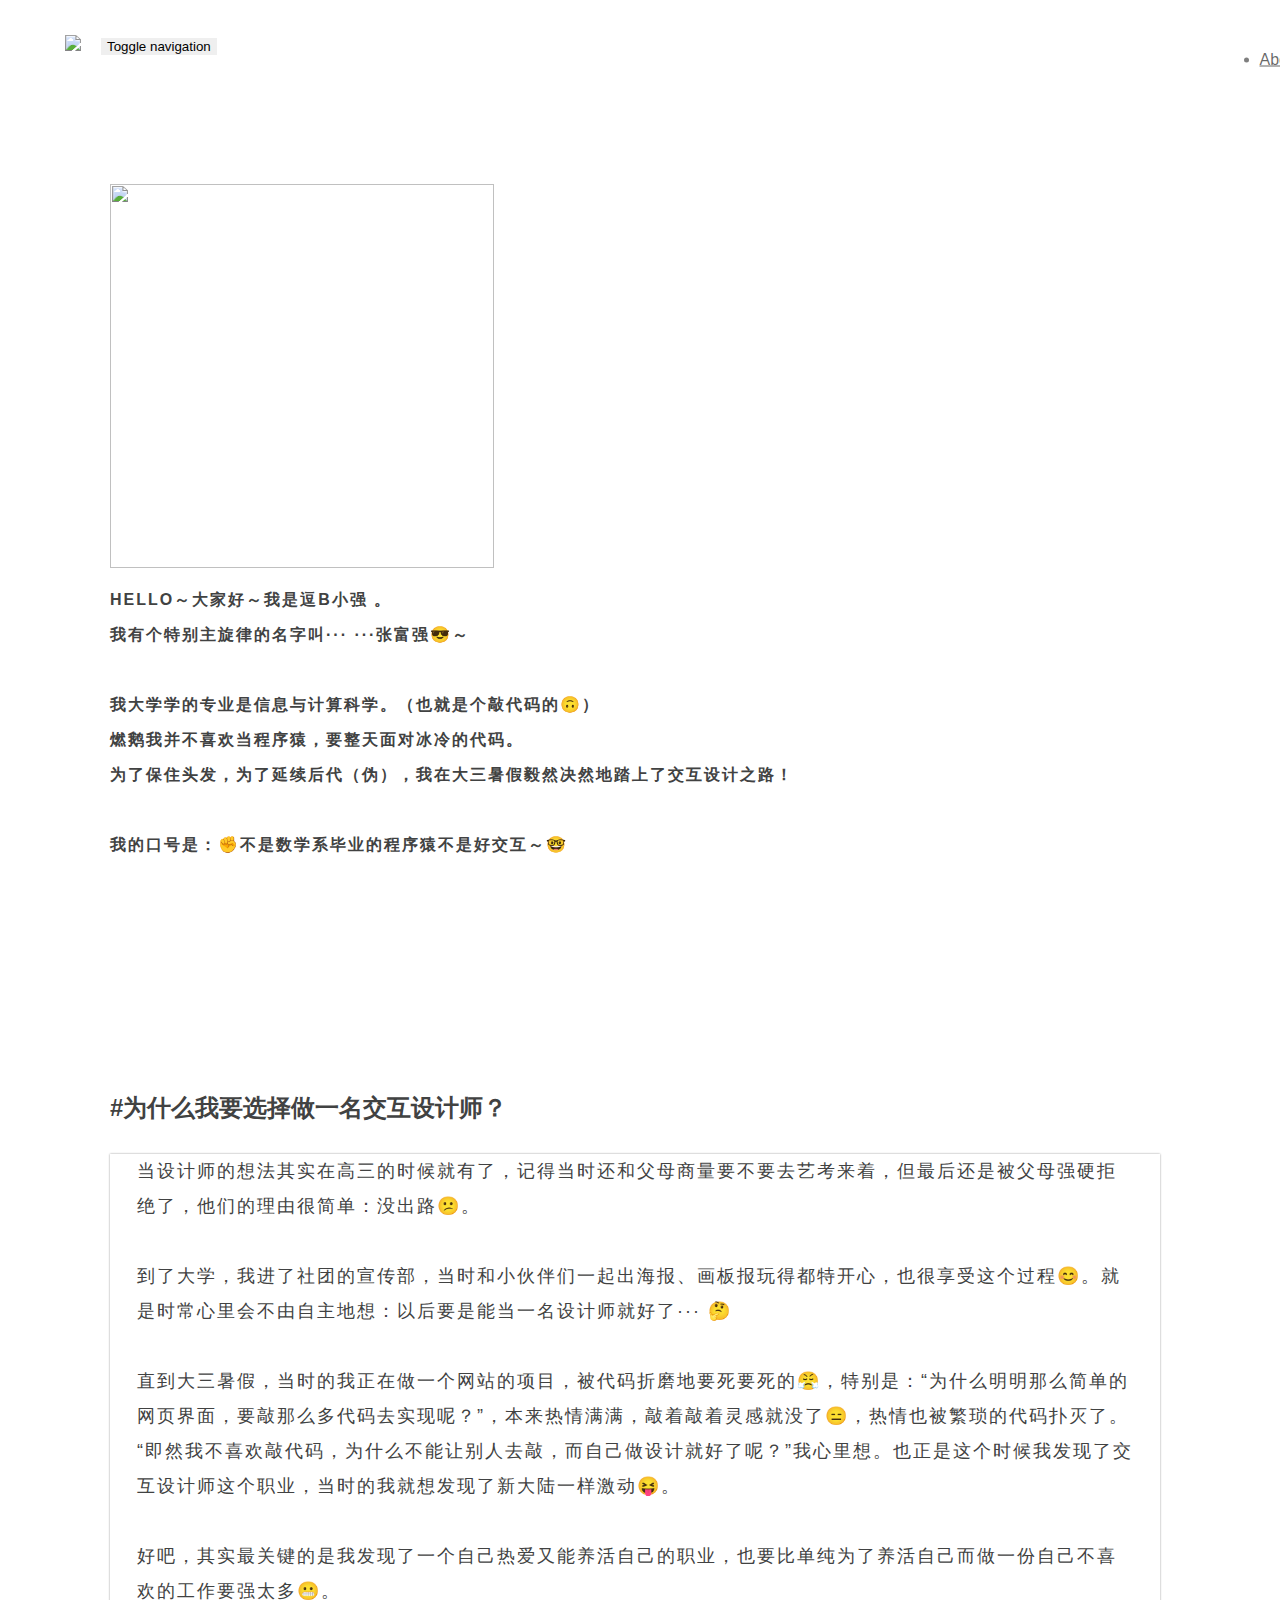
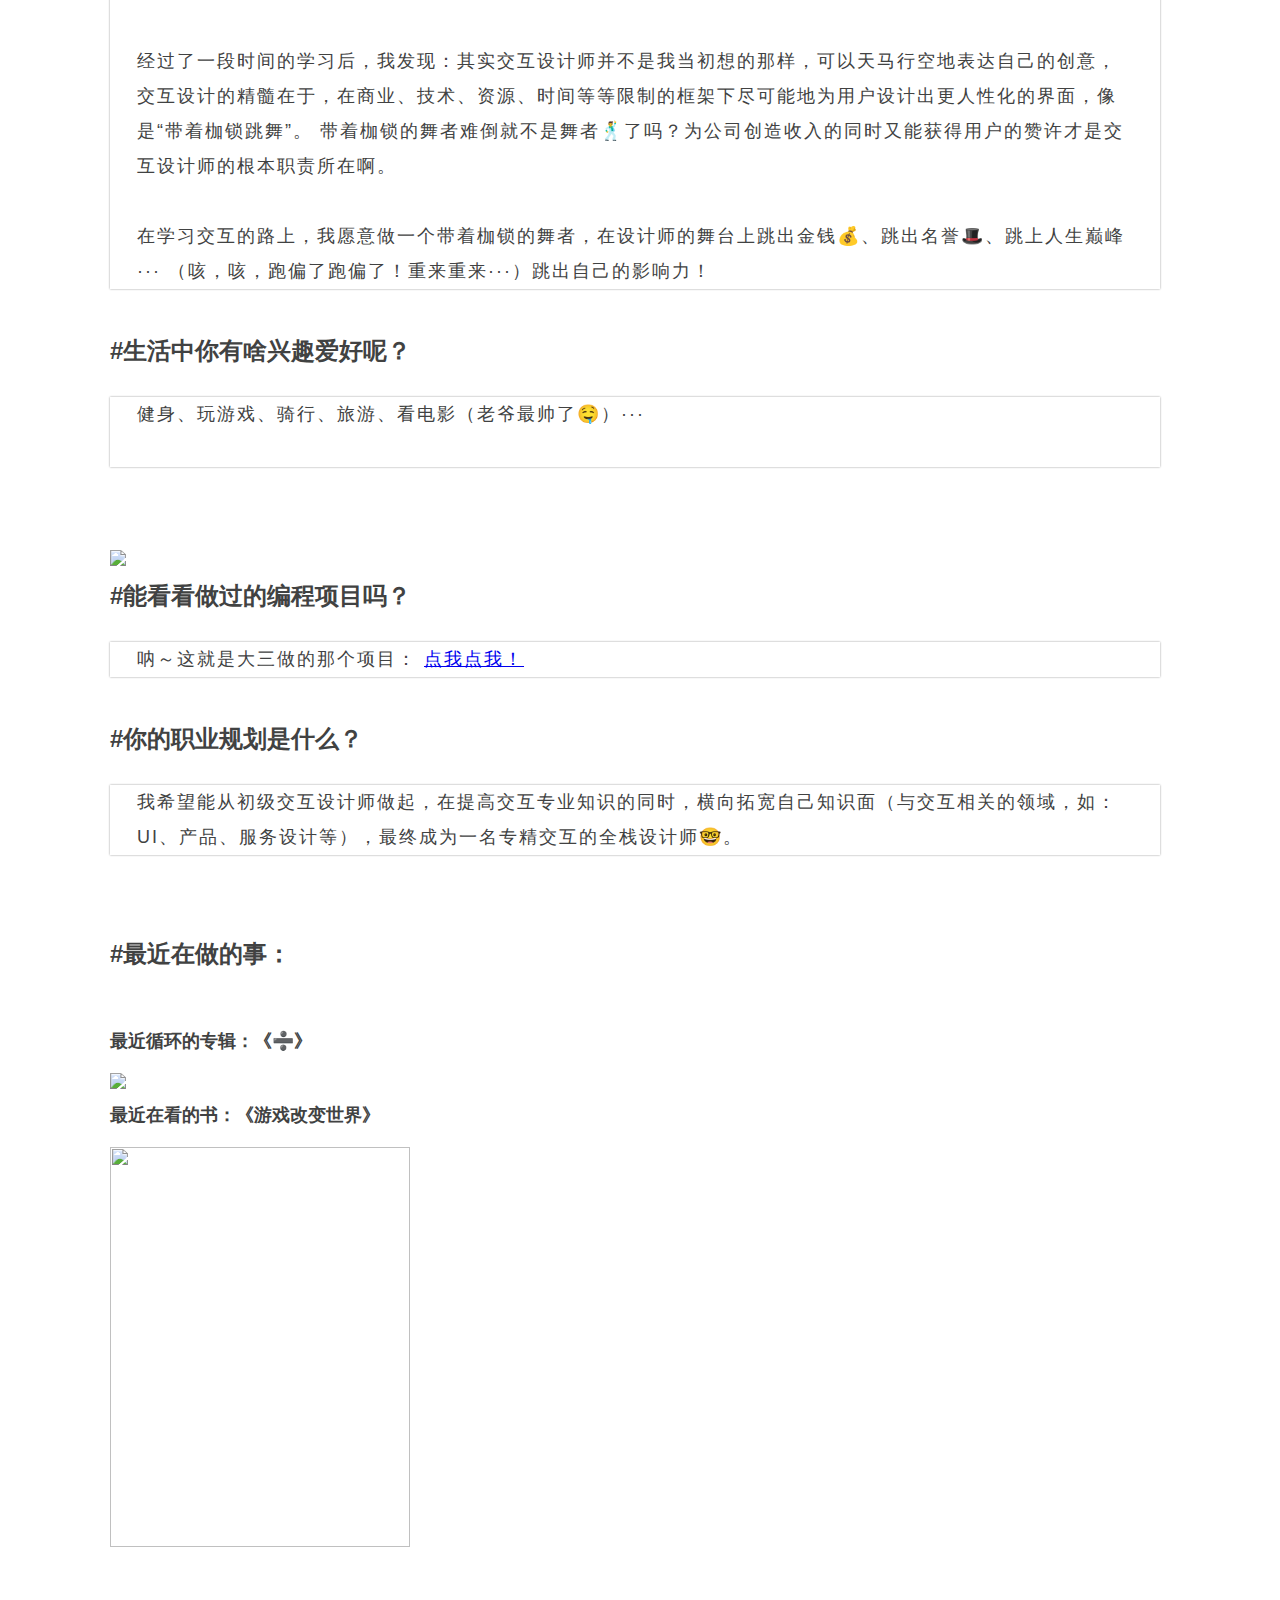
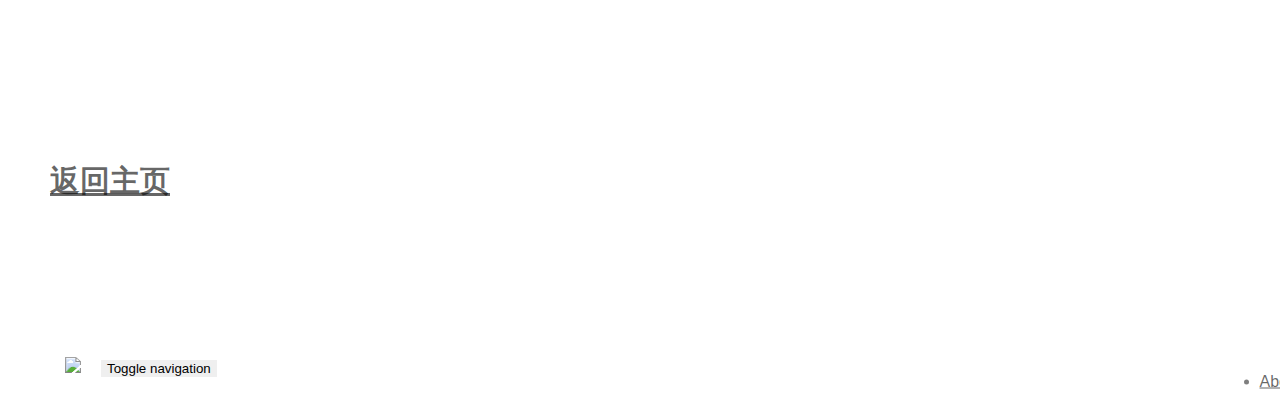
==== about-me.html @ 2997371c "Add files via upload" ====
<!doctype html><html><head> <meta charset="utf-8"> <meta name="keywords" content=""> <meta name="description" content=""> <meta name="viewport" content="width=device-width, initial-scale=1, user-scalable=0"> <link rel="shortcut icon" type="image/png" href="favicon.png"> <link rel="stylesheet" type="text/css" href="./css/bootstrap.min.css"><link rel="stylesheet" type="text/css" href="style.css"><link rel="stylesheet" href="./css/animate.min.css"><link rel="stylesheet" href="./css/font-awesome.min.css"><link rel="stylesheet" href="./css/feather.min.css"><link href='https://fonts.googleapis.com/css?family=Josefin+Sans&subset=latin,latin-ext' rel='stylesheet' type='text/css'> <script src="./js/jquery-2.1.0.min.js"></script><script src="./js/bootstrap.min.js"></script><script src="./js/blocs.min.js"></script> <title>About-Me</title> <!-- Google Analytics --> <!-- Google Analytics END --> </head><body><!-- Main container --><div class="page-container"> <!-- bloc-45 --><div class="bloc bloc-bg-texture texture-geometry-shapes bgc-white l-bloc" id="bloc-45"><div class="container bloc-sm"><nav class="navbar row"><div class="navbar-header"><a class="navbar-brand" href="index.html"><img src="img/fujon.png" width="100" /></a><button id="nav-toggle" type="button" class="ui-navbar-toggle navbar-toggle" data-toggle="collapse" data-target=".navbar-1"><span class="sr-only">Toggle navigation</span><span class="icon-bar"></span><span class="icon-bar"></span><span class="icon-bar"></span></button></div><div class="collapse navbar-collapse navbar-1"><ul class="site-navigation nav navbar-nav"><li><a href="about-me.html">About Me</a></li><li><a href="联系我.html">联系我</a></li></ul></div></nav></div></div><!-- bloc-45 END --><!-- bloc-46 --><div class="bloc bloc-bg-texture texture-geometry-shapes-2 bgc-white l-bloc" id="bloc-46"><div class="container bloc-lg"><div class="row bloc-one1"><div class="col-sm-4"><img src="img/我的相片3.jpeg" class="img-responsive" height="384" width="384" /></div><div class="col-sm-8"><h4 class="mg-md text10 tc-outer-space"><strong>HELLO～大家好～我是逗B小强&nbsp;。<br>我有个特别主旋律的名字叫··· ···张富强😎～ <br> <br>我大学学的专业是信息与计算科学。（也就是个敲代码的🙃）&nbsp;<br>燃鹅我并不喜欢当程序猿，要整天面对冰冷的代码。 <br>为了保住头发，为了延续后代（伪），我在大三暑假毅然决然地踏上了交互设计之路！ <br> <br>我的口号是：✊不是数学系毕业的程序猿不是好交互～🤓</strong></h4></div></div></div></div><!-- bloc-46 END --><!-- bloc-47 --><div class="bloc bloc-bg-texture texture-geometry-shapes-2 bgc-white tc-outer-space" id="bloc-47"><div class="container bloc-lg"><div class="row bloc-one1"><div class="col-sm-12"><h2 class="mg-md"><strong>#为什么我要选择做一名交互设计师？</strong></h2><div class="panel"><div class="panel-body"><p class=" text-one1 text11">当设计师的想法其实在高三的时候就有了，记得当时还和父母商量要不要去艺考来着，但最后还是被父母强硬拒绝了，他们的理由很简单：没出路😕。<br> <br>到了大学，我进了社团的宣传部，当时和小伙伴们一起出海报、画板报玩得都特开心，也很享受这个过程😊。就是时常心里会不由自主地想：以后要是能当一名设计师就好了··· 🤔<br> <br>直到大三暑假，当时的我正在做一个网站的项目，被代码折磨地要死要死的😤，特别是：“为什么明明那么简单的网页界面，要敲那么多代码去实现呢？”，本来热情满满，敲着敲着灵感就没了😑，热情也被繁琐的代码扑灭了。 “即然我不喜欢敲代码，为什么不能让别人去敲，而自己做设计就好了呢？”我心里想。也正是这个时候我发现了交互设计师这个职业，当时的我就想发现了新大陆一样激动😝。 <br><br>好吧，其实最关键的是我发现了一个自己热爱又能养活自己的职业，也要比单纯为了养活自己而做一份自己不喜欢的工作要强太多😬。 <br> <br>经过了一段时间的学习后，我发现：其实交互设计师并不是我当初想的那样，可以天马行空地表达自己的创意，交互设计的精髓在于，在商业、技术、资源、时间等等限制的框架下尽可能地为用户设计出更人性化的界面，像是“带着枷锁跳舞”。 带着枷锁的舞者难倒就不是舞者🕺了吗？为公司创造收入的同时又能获得用户的赞许才是交互设计师的根本职责所在啊。 <br> <br>在学习交互的路上，我愿意做一个带着枷锁的舞者，在设计师的舞台上跳出金钱💰、跳出名誉🎩、跳上人生巅峰··· （咳，咳，跑偏了跑偏了！重来重来···）跳出自己的影响力！<br></p></div></div><h2 class="mg-md"><strong><br>#生活中你有啥兴趣爱好呢？</strong></h2><div class="panel"><div class="panel-body"><p class="text11 text-one1 ">健身、玩游戏、骑行、旅游、看电影（老爷最帅了🤤）··· <br><br></p></div></div><p class=" text-one1"><br></p><img src="img/展示版2-min.png" class="img-responsive" /><h2 class="mg-md"><strong>#能看看做过的编程项目吗？</strong><br></h2><div class="panel"><div class="panel-body"><p class="text-one1 text11 ">呐～这就是大三做的那个项目： <a href="http://zfujon.com/project/" target="_blank">点我点我！</a><br></p></div></div><h2 class="mg-md"><strong><br>#你的职业规划是什么？</strong></h2><div class="panel"><div class="panel-body"><p class="text11 text-one1 ">我希望能从初级交互设计师做起，在提高交互专业知识的同时，横向拓宽自己知识面（与交互相关的领域，如：UI、产品、服务设计等），最终成为一名专精交互的全栈设计师🤓。&nbsp;<br></p></div></div><p class=" text-one1"><br></p><h2 class="mg-md"><strong>#最近在做的事：</strong></h2><p><br></p><div class="row"><div class="col-sm-6"><h3 class="mg-md text-center ">最近循环的专辑：《➗》</h3><a href="http://music.163.com/#/album?id=35150843" target="_blank"><img src="img/黄老板.JPG" class="img-responsive center-block image-resize-mode pulse-hvr animated" /></a></div><div class="col-sm-6"><h3 class="mg-md text-center ">最近在看的书：《游戏改变世界》</h3><a href="https://book.douban.com/subject/10828002/" target="_blank"><img src="img/游戏改变世界.png" height="400" width="300" class="center-block pulse-hvr animated" /></a></div></div></div></div></div></div><!-- bloc-47 END --><!-- bloc-48 --><div class="bloc bloc-bg-texture texture-geometry-shapes-2 bgc-white l-bloc" id="bloc-48"><div class="container bloc-lg"><div class="row"><div class="col-sm-12"><h3 class="mg-md text-center  tc-outer-space"><span class="feather-icon icon-arrow-left"></span><a href="index.html">返回主页</a><br></h3></div></div></div></div><!-- bloc-48 END --><!-- bloc-49 --><div class="bloc bloc-bg-texture texture-geometry-shapes-2 bgc-white l-bloc" id="bloc-49"><div class="container bloc-sm"><nav class="navbar row"><div class="navbar-header"><a class="navbar-brand" href="index.html"><img src="img/fujon.png" width="100" /></a><button id="nav-toggle" type="button" class="ui-navbar-toggle navbar-toggle" data-toggle="collapse" data-target=".navbar-1"><span class="sr-only">Toggle navigation</span><span class="icon-bar"></span><span class="icon-bar"></span><span class="icon-bar"></span></button></div><div class="collapse navbar-collapse navbar-1"><ul class="site-navigation nav navbar-nav"><li><a href="about-me.html">About Me</a></li><li><a href="联系我.html">联系我</a></li></ul></div></nav></div></div><!-- bloc-49 END --><!-- ScrollToTop Button --><a class="bloc-button btn btn-d scrollToTop" onclick="scrollToTarget('1')"><span class="fa fa-chevron-up"></span></a><!-- ScrollToTop Button END--></div><!-- Main container END --> </body></html>
---- style.css ----
body{margin:0;padding:0; background:#FFF; overflow-x:hidden; -webkit-font-smoothing: antialiased; -moz-osx-font-smoothing: grayscale;}a:hover{text-decoration: none; cursor:pointer;}a,button{outline: none!important;} #page-loading-blocs-notifaction{position: fixed;top: 0;bottom: 0;width: 100%;z-index:100000;background:#FFFFFF url("img/pageload-spinner.gif") no-repeat center center;}.bloc{width:100%;clear:both;background: 50% 50% no-repeat;padding:0 50px;-webkit-background-size: cover;-moz-background-size: cover;-o-background-size: cover;background-size: cover;position:relative;}.bloc .container{padding-left:0;padding-right:0;}.bloc-lg{padding:100px 50px;}.bloc-md{padding:50px;}.bloc-sm{padding:20px 50px;}.bloc-fill-screen{padding-top:0;position: relative;height: inherit;}.bloc-fill-screen > .container{position:relative;top:50%;transform:translateY(-50%);-webkit-transform:translateY(-50%);}.bloc-fill-screen.bloc-group .bloc{vertical-align: middle!important;}.bloc-fill-screen .fill-bloc-top-edge, .bloc-fill-screen .fill-bloc-bottom-edge{position: absolute;margin: 20px auto;left: 0;right: 0;z-index: 1;transform: none;}.bloc-fill-screen .fill-bloc-top-edge{top:0;}.bloc-fill-screen .fill-bloc-bottom-edge{top: initial;bottom: 20px;}.blocs-hero-btn-dwn{width: 58px;height: 58px;display: block;margin:0 auto;line-height: 58px;padding: 0;border-radius: 50%;text-align: center;font-size: 18px;color: rgba(255,255,255,.8);background: rgba(0,0,0,.6);border:0;}.blocs-hero-btn-dwn:hover{color: rgba(255,255,255,1);}.bg-center,.bg-l-edge,.bg-r-edge,.bg-t-edge,.bg-b-edge,.bg-tl-edge,.bg-bl-edge,.bg-tr-edge,.bg-br-edge,.bg-repeat{-webkit-background-size: auto!important;-moz-background-size: auto!important;-o-background-size: auto!important;background-size: auto!important;}.bg-repeat{background:repeat;}.bloc-bg-texture::before{content:"";background-size: 2px 2px;position: absolute;top: 0;bottom: 0;left:0;right:0;}.texture-geometry-shapes::before{background: url("img/texture-geometry-shapes.png");background-size: 280px 280px;}.texture-geometry-shapes-2::before{background: url("img/texture-geometry-shapes-2.png");background-size: 200px 200px;}.d-bloc .panel,.l-bloc{color:rgba(0,0,0,.5);}.d-bloc .panel button:hover,.l-bloc button:hover{color:rgba(0,0,0,.7);}.l-bloc .icon-round,.l-bloc .icon-square,.l-bloc .icon-rounded,.l-bloc .icon-semi-rounded-a,.l-bloc .icon-semi-rounded-b{border-color:rgba(0,0,0,.7);}.d-bloc .panel .divider-h span,.l-bloc .divider-h span{border-color:rgba(0,0,0,.1);}.d-bloc .panel .a-btn,.l-bloc .a-btn,.l-bloc .navbar a,.l-bloc .navbar-brand,.l-bloc a .icon-sm, .l-bloc a .icon-md, .l-bloc a .icon-lg, .l-bloc a .icon-xl, .l-bloc h1 a, .l-bloc h2 a, .l-bloc h3 a, .l-bloc h4 a, .l-bloc h5 a, .l-bloc h6 a, .l-bloc p a{color:rgba(0,0,0,.6);}.d-bloc .panel .a-btn:hover,.l-bloc .a-btn:hover,.l-bloc .navbar a:hover, .l-bloc .navbar-brand:hover, .l-bloc a:hover .icon-sm, .l-bloc a:hover .icon-md, .l-bloc a:hover .icon-lg, .l-bloc a:hover .icon-xl, .l-bloc h1 a:hover, .l-bloc h2 a:hover, .l-bloc h3 a:hover, .l-bloc h4 a:hover, .l-bloc h5 a:hover, .l-bloc h6 a:hover, .l-bloc p a:hover{color:rgba(0,0,0,1);}.l-bloc .navbar-toggle .icon-bar{color:rgba(0,0,0,.6);}.d-bloc .panel .btn-wire,.d-bloc .panel .btn-wire:hover,.l-bloc .btn-wire,.l-bloc .btn-wire:hover{color:rgba(0,0,0,.7);border-color:rgba(0,0,0,.3);}.voffset{margin-top:30px;}.row-no-gutters{margin-right:0;margin-left:0;}.row.row-no-gutters > [class^="col-"],.row.row-no-gutters > [class*=" col-"] {padding-right: 0;padding-left: 0;}#bloc-0 h1{font-size: 40px;}#bloc-6 p{font-size: 18px;}#bloc-6 h3{font-size: 24px;}#bloc-8 p{font-size: 18px;}#bloc-8 h3{font-size: 26px;}#bloc-9 p{font-size: 18px;}#bloc-10 p{font-size: 18px;}#bloc-11 p{font-size: 18px;}#bloc-12 p{font-size: 18.000000953674316px;}#bloc-14 p{font-size: 18px;}#bloc-15 p{font-size: 18px;}#bloc-16 p{font-size: 18px;}#bloc-17 p{font-size: 18px;}#bloc-17 h6{font-size: 24px;}#bloc-18 p{font-size: 18px;}#bloc-20 p{font-size: 16px;}#bloc-23 p{font-size: 18px;}#bloc-24 p{font-size: 18px;}#bloc-25 p{font-size: 18.000000953674316px;}#bloc-26 p{font-size: 18.000000953674316px;}#bloc-27 p{font-size: 18.000000953674316px;}#bloc-28 p{font-size: 18.000000953674316px;}#bloc-29 p{font-size: 18.000000953674316px;}#bloc-30 p{font-size: 18px;}#bloc-34 p{font-size: 24px;}#bloc-35 p{font-size: 18.000000953674316px;}#bloc-36 p{font-size: 18.000000953674316px;}#bloc-37 p{font-size: 18px;}#bloc-37 h3{font-size: 24px;}#bloc-37 h5{font-size: 18.000000953674316px;}#bloc-37 h4{font-size: 24px;}#bloc-34 p{font-size: 18.000000953674316px;}#bloc-34 h3{font-size: 24px;}#bloc-43 p{font-size: 18.000000953674316px;}#bloc-47 p{font-size: 18.000000953674316px;}#bloc-47 h3{font-size: 18px;}#bloc-48 h3{font-size: 30px;}#bloc-51 p{font-size: 24.000000953674316px;}#bloc-53 h3{font-size: 30px;}.navbar{margin-bottom: 0;z-index:1;}.navbar-brand{height:auto;padding:3px 15px;font-size:25px;font-weight:normal;font-weight:600;line-height:44px;}.navbar-brand img{max-height: 200px;margin: 0 5px 0 0;display:inline;}.navbar .nav{padding-top: 2px;margin-right: -16px;float:right;z-index:1;}.nav > li{float:left;margin-top:4px;font-size:16px;}.navbar-nav .open .dropdown-menu > li > a{text-align: inherit;}.nav > li a:hover, .nav > li a:focus{background:transparent;}.navbar-toggle{margin: 10px 10px 0 0;border: 0px;}.navbar-toggle:hover{background:transparent!important;}.navbar-toggle .icon-bar{background-color: rgba(0,0,0,.5);width: 26px;} .nav-invert .navbar .nav{float:left;}.nav-invert .navbar-header, .nav-invert .navbar-brand{float:right;}@media (min-width: 768px){.site-navigation{position:absolute;top:50%;right:20px;transform:translate(0, -50%);-webkit-transform:translateY(-50%);}.nav > li .dropdown-menu a,.nav > li .dropdown-menu a:hover{color:#484848;}.nav-invert .site-navigation{left:0;right:0;}.nav-center{text-align:center;}.nav-center .navbar-header{width:100%;}.nav-center .navbar-header, .nav-center .navbar-brand, .nav-center .nav > li{float: none;display:inline-block;}.nav-center .site-navigation{position:relative;width:100%;margin-top:20px;}}.nav > li > .dropdown a{background: none!important;display: block;padding: 14px 15px;}nav .caret{margin: 0 5px;}.dropdown-menu .dropdown-menu{top:-8px;left:100%;}.dropdown-menu .dropmenu-flow-right{top:100%;left:0;margin-left: -1px;border-top-left-radius: 0;border-top-right-radius: 0;}.dropdown-menu .dropdown span{border: 4px solid black;border-top-color:transparent;border-right-color:transparent;border-bottom-color:transparent;margin: 6px -5px 0 0!important;float: right;}.mg-clear{margin:0;}.mg-md{margin-top:10px;margin-bottom:20px;}.mg-lg{margin-top:10px;margin-bottom:40px;}.btn{margin: 0 5px 5px 0;}.btn.pull-right{margin: 0 0 5px 5px;}.btn-d,.btn-d:hover,.btn-d:focus{color:#FFF;background:rgba(0,0,0,.3);}button{outline: none!important;}.btn .caret{margin:0 0 0 5px}.dropdown a .caret{margin:0 0 0 5px}.btn-dropdown .dropdown-menu .dropdown{padding: 3px 20px;}.icon-md{font-size:30px!important;}.panel{border:0;box-shadow: 0 0 2px rgba(0,0,0,.4);}.panel-heading, .panel-footer{background-color: inherit;border-color: rgba(0,0,0,.1)!important;}.panel-sq, .panel-sq .panel-heading, .panel-sq .panel-footer{border-radius:0;}.panel-rd{border-radius:30px;}.panel-rd .panel-heading{border-radius:29px 29px 0 0;}.panel-rd .panel-footer{border-radius:0 0 29px 29px;}.divider-h{padding:20px 0;}.divider-h span{display: block;border-top:1px solid transparent;}.divider-half{width: 50%;margin: 0 auto;}.dropdown-menu .divider-h,.dropdown-menu .divider-half{padding:0;}iframe{border:0;}.carousel{display:inline-block;vertical-align:bottom;}.full-width-bloc .carousel{width:100%;}.carousel .item img{margin-right:auto;margin-left:auto;}.carousel-control span{position: absolute;top: 50%;z-index: 5;display: inline-block;}.carousel-control{color:#FFF!important;text-shadow: none;}.carousel-indicators li{margin: 0 4px;}.carousel-indicators .active{margin: 0 4px -1px;}.carousel-control.left span{margin-left:-15px;}.no-shadows .carousel-control.left, .no-shadows .carousel-control.right{background-image: none;}.hide-indicators{display:none;}.scrollToTop{width:40px;height:40px;position:fixed;bottom:20px;right:20px;opacity: 0;z-index: 500;transition: all .3s ease-in-out;}.scrollToTop span{margin-top: 6px;}.showScrollTop{font-size: 14px;opacity: 1;}h1,h2,h3,h4,h5,h6,p,label,.btn,a{font-family:"Helvetica";}.container{max-width:1170px;}.lake-hero-bloc{padding-bottom:90px;}.lake-hero-text{font-family:"Josefin Sans";font-size:60px;font-weight:bold;text-shadow:0px 3px 3px rgba(0,0,0,0.3);}.lake-hero-text-sub{font-family:"Josefin Sans";font-size:36px;}.blocs-hero-btn-dwn{background-color:rgba(0,0,0,0.0);}.lake-hero-text-s{font-size:60px;width:500px;}.lake-hero-text-sub-s{font-size:34px;padding-top:30px;line-height:45px;}.valley-hero-text-s{font-size:60px;}.valley-hero-text-sub-s{font-size:34px;}.hero-text-vc{margin-top:50%;}.valley-hero-text{font-family:"Josefin Sans";font-size:60px;font-weight:bold;text-shadow:0px 3px 8px rgba(0,0,0,0.2);}.valley-hero-text-sub{font-family:"Josefin Sans";font-size:36px;}.blocs-blue-button{background-color:#41b6f3;}.blocs-blue-button:hover{background-color:#39a6de;}.mountaindusk-hero-text{font-family:"Josefin Sans";font-size:60px;font-weight:bold;text-shadow:0px 3px 3px rgba(0,0,0,0.3);}.mountaindusk-hero-text-sub{font-family:"Josefin Sans";font-size:36px;}.mountaindusk-hero-text-s{font-size:60px;}.mountaindusk-hero-text-sub-s{font-size:34px;}.text-one1{line-height:35px;letter-spacing:2px;margin-top:30px;}.bloc-one12{margin-right:60px;}.img1{margin-top:30px;}.talk{margin-top:80px;margin-bottom:80px;border-color:#000000;}.xiaobiaoti-1{font-size:18px;}.xiaobiaoti-2{margin-top:-130px;}.bloc-one1{margin-right:60px;margin-left:60px;font-weight:normal;}.bloc-one2{margin-right:60px;margin-left:60px;margin-top:-100px;}.abc{margin-top:60px;}.qishi{margin-right:60px;margin-left:60px;margin-top:50px;background-color:rgba(204,204,204,0.2);padding:20px 20px 20px 20px;}.asd{width:340px;margin-left:120px;}.img3{margin-top:30px;margin-right:30px;text-shadow:0px 0px 0px #000000;}.img4{margin-bottom:-22px;margin-top:10px;}.hero-bloc-text{font-size:55px;}.qishi1{padding:20px 20px 20px 20px;margin-top:30px;background-color:rgba(204,204,204,0.2);}.img5{margin-top:-60px;}.jianshu{margin-right:40px;margin-left:40px;}.边距{margin:50px 50px 50px 50px;}.fubiaoti{margin-top:50px;margin-bottom:10px;}.内容{overflow:visible;float:none;display:block;padding-right:139px;padding-left:139px;}.img11{margin-top:170px;}.img13{margin-bottom:25px;}.bloc2{margin-top:-100px;}.img14{margin-top:60px;margin-right:60px;margin-left:60px;}.lunbo{width:450px;margin-top:40px;margin-bottom:40px;}.biaoti{margin-bottom:40px;}.text1{margin-left:-40px;}.img6{margin-top:-100px;}.img7{margin-top:100px;margin-bottom:50px;}.img8{margin-top:50px;margin-bottom:50px;padding-left:0px;margin-left:323px;}.img9{margin-top:40px;margin-bottom:10px;}.img0{margin-bottom:30px;margin-top:100px;}.text2{width:400px;margin-left:44px;}.text-duihua{overflow:visible;float:none;width:700px;margin-left:-30px;margin-top:8px;}.img15{display:block;float:none;overflow:visible;}.text3{float:none;}.bloc-two{margin-top:40px;}.text4{font-size:16px;font-weight:normal;text-transform:none;text-decoration:none;color:#E7B258!important;}.text5{font-size:24px;}.fenggx1{margin-bottom:40px;}.text6{line-height:35px;letter-spacing:2px;}.img16{margin-top:40px;margin-bottom:40px;}.img17{margin-bottom:30px;}.bug{width:1px;height:1px;}.zoo{color:#016F4A!important;margin-bottom:20px;margin-top:80px;}.text7{line-letter-spacing:3px;font-weight:300;border-color:#000000;border-style:none;font-family:"helvetica"line-height:35px;color:#016F4A!important;}.head{height:400px;}.veerlogo{margin-left:20px;margin-top:60px;}.download{margin-left:20px;margin-top:30px;}.text8{margin-top:20px;margin-left:20px;margin-bottom:-10px;}.text9{margin-top:90px;}.hero-bloc-text-sub{font-size:36px;}.text10{line-height:35px;letter-spacing:2px;}.text11{padding-right:27px;padding-left:27px;}.jianl{margin-top:30px;margin-left:-70px;}.text12{margin-bottom:30px;margin-top:35px;font-size:20px;line-height:30px;padding-right:30px;}.bgc-white{background-color:#FFFFFF;}.bgc-snow{background-color:#FAFAFA;}.bgc-isabelline{background-color:#F0F0EF;}.bgc-isabelline-2{background-color:#F0F0EF;}.tc-outer-space{color:#414242!important;}.tc-white{color:#FFFFFF!important;}.tc-fern-green{color:#407742!important;}.tc-mordant-red-19{color:#AB1500!important;}.tc-dark-slate-gray{color:#385468!important;}.tc-dartmouth-green{color:#016F4A!important;}.tc-snow{color:#FAFAFA!important;}.tc-old-lavender{color:#747574!important;}.tc-indian-yellow{color:#F0B857!important;}.tc-pastel-gray{color:#CCCBCB!important;}.btn-outer-space{background:#414242;color:#FFFFFF!important;}.btn-outer-space:hover{background:#343535;color:#FFFFFF!important;}.ltc-outer-space{color:#414242!important;}.ltc-outer-space:hover{color:#343535!important;}.ltc-white{color:#FFFFFF!important;}.ltc-white:hover{color:#cccccc!important;}.ltc-snow{color:#FAFAFA!important;}.ltc-snow:hover{color:#c8c8c8!important;}.icon-outer-space{color:#414242!important;border-color:#414242!important;}.icon-snow{color:#FAFAFA!important;border-color:#FAFAFA!important;}.icon-isabelline{color:#F0F0EF!important;border-color:#F0F0EF!important;}.bg-lines-dl{background-image:url("img/lines-dl.png");}.bg-lines-dl{background-image:url("img/lines-dl.png");}.bg-lines-dr2-bg{background-image:url("img/lines-dr2-bg.png");}.bg-squared-bg{background-image:url("img/squared-bg.png");}.bg-lines-dr2-bg{background-image:url("img/lines-dr2-bg.png");}.bg-lines-dl{background-image:url("img/lines-dl.png");}.bg-lines-dr2-bg{background-image:url("img/lines-dr2-bg.png");}.bg-lines-dr2-bg{background-image:url("img/lines-dr2-bg.png");}.bg-lines-dl{background-image:url("img/lines-dl.png");}.bg-squared-bg{background-image:url("img/squared-bg.png");}.bg-lines-dr2-bg{background-image:url("img/lines-dr2-bg.png");}.bg-lines-dr2-bg{background-image:url("img/lines-dr2-bg.png");}.bg-sylwia-pietruszka-218324-min{background-image:url("img/sylwia-pietruszka-218324-min.jpg");}.bg-bench-accounting-49909-min{background-image:url("img/bench-accounting-49909-min.jpg");}.bg-sylwia-pietruszka-218324-min{background-image:url("img/sylwia-pietruszka-218324-min.jpg");}.bg-lines-dl{background-image:url("img/lines-dl.png");}.bg-mattias-olsson-160612-min{background-image:url("img/mattias-olsson-160612-min.jpg");}.bg-jeshoots-com-219386-min{background-image:url("img/jeshoots-com-219386-min.jpg");}.bg-squared-bg{background-image:url("img/squared-bg.png");}.bg-squared-bg{background-image:url("img/squared-bg.png");}.bg-jeshoots-com-219386-min{background-image:url("img/jeshoots-com-219386-min.jpg");}.bg-Rectangle{background-image:url("img/Rectangle.png");}.bg-lines-dr2-bg{background-image:url("img/lines-dr2-bg.png");}.bg-lines-dl{background-image:url("img/lines-dl.png");}.bg-lines-dr2-bg{background-image:url("img/lines-dr2-bg.png");}.bg-squared-bg{background-image:url("img/squared-bg.png");}.bg-lines-dr2-bg{background-image:url("img/lines-dr2-bg.png");}.bg-squared-bg{background-image:url("img/squared-bg.png");}.bg-Rectangle{background-image:url("img/Rectangle.png");}.bg-lines-dr2-bg{background-image:url("img/lines-dr2-bg.png");}.bg-lines-dl{background-image:url("img/lines-dl.png");}.bg-Rectangle{background-image:url("img/Rectangle.png");}@media (max-width: 1024px){ .bloc{  padding-left: 20px;padding-right: 20px;} .bloc.full-width-bloc, .bloc-tile-2.full-width-bloc .container, .bloc-tile-3.full-width-bloc .container, .bloc-tile-4.full-width-bloc .container{  padding-left: 0;padding-right: 0;}}@media (max-width: 992px) and (min-width: 768px){ .navbar .nav{max-width:80% }.nav-center.navbar .nav{max-width:100% }}@media only screen and (min-device-width : 768px) and (max-device-width : 1024px) and (orientation : landscape) {.b-parallax{background-attachment:scroll;}}@media (max-width: 768px){ .container{width:100%;} .b-parallax{background-attachment:scroll;} .page-container, #hero-bloc{overflow-x: hidden;position: relative;} }@media (max-width: 767px){ .page-container{  overflow-x: hidden;  position:relative; } h1,h2,h3,h4,h5,h6,p,#disqus_thread{  padding-left:10px!important;padding-right:10px!important;  } #hero-bloc h1{  font-size:40px; } #hero-bloc h2{  font-size:34px; } #hero-bloc h3{  font-size:25px; } .bloc{  padding-left: 0;padding-right: 0; -webkit-background-size: auto 200%;  -moz-background-size: auto 200%;  -o-background-size: auto 200%;  background-size: auto 200%; } .b-parallax{  background-attachment:scroll; } .navbar .nav{  padding-top: 0;  border-top:1px solid rgba(0,0,0,.2);  float:none!important; } .navbar.row{  margin-left: 0;  margin-right: 0; } .site-navigation{position:inherit;transform:none;-webkit-transform:none;-ms-transform:none; }.nav > li{  margin-top: 0;  border-bottom:1px solid rgba(0,0,0,.1);  background:rgba(0,0,0,.05);  text-align: left;  padding-left:15px;  width:100%; } .nav > li:hover{  background:rgba(0,0,0,.08); } .dropdown .dropdown a .caret{  float: none;  margin: 5px 0 0 10px!important;  border: 4px solid black;  border-bottom-color: transparent;  border-right-color: transparent;  border-left-color: transparent; }  #hero-bloc .navbar .nav{  background:rgba(0,0,0,.8); } #hero-bloc .navbar .nav a{  color:rgba(255,255,255,.6); } .hero{  padding:50px 0; } .hero-nav{  left:-1px;  right:-1px; } .navbar-collapse{  padding:0;  overflow-x: hidden;  -webkit-box-shadow: none;  box-shadow: none; } .navbar-brand img{  max-height: 40px;  width:auto; } .nav-invert .navbar-header{  float: none;  width:100%; } .nav-invert .navbar-toggle{  float:left;  } .bloc-group .bloc{display:block;width:100%;  } .bloc-tile-2 .container, .bloc-tile-3 .container, .bloc-tile-4 .container{padding-left: 10px;padding-right: 10px; } .bloc-xxl,.bloc-xl,.bloc-lg{  padding: 40px 0; } .bloc-sm,.bloc-md{  padding-left: 0;padding-right: 0; } .a-block{  padding:0 10px; } .btn-dwn{ display:none;  } .voffset{  margin-top:5px; } .voffset-md{  margin-top:20px; } .voffset-lg{  margin-top:30px; } form{  padding:5px; } .close-lightbox{  display:inline-block; } .video-bg-container{  display:none; } .blocsapp-device-iphone5{background-size: 216px 425px;padding-top:60px;width:216px;height:425px; } .blocsapp-device-iphone5 img{width: 180px;height: 320px; }}@media (max-width: 768px){.hero-text-vc, .mobile .hero-text-vc{margin-top:10%;} }@media (min-width: 767px) and (max-width: 768px){.mini-nav .special-dropdown-nav .site-navigation{display: block;position: absolute;top: 80%;z-index: 1000;float: left;min-width: 160px;padding: 5px 0;margin: 2px 0 0;font-size: 14px;text-align: left;list-style: none;background-color: #fff;-webkit-background-clip: padding-box;background-clip: padding-box;border: 1px solid #ccc;border: 1px solid rgba(0,0,0,.15);border-radius: 4px;-webkit-box-shadow: 0 6px 12px rgba(0,0,0,.175);box-shadow: 0 6px 12px rgba(0,0,0,.175);}.mini-nav .special-dropdown-nav .site-navigation li{width:100%;}.special-dropdown-nav.collapsing{transition: height 0.001s;}.mini-nav .special-dropdown-nav .site-navigation li a{color: rgba(0,0,0,.6);} }@media (max-width: 420px){.lake-hero-text{font-size:38px;}.lake-hero-text-sub{font-size:24px;}.lake-hero-bloc{background-size:1550px auto;}.hero-text-vc{margin-top:0px;} }
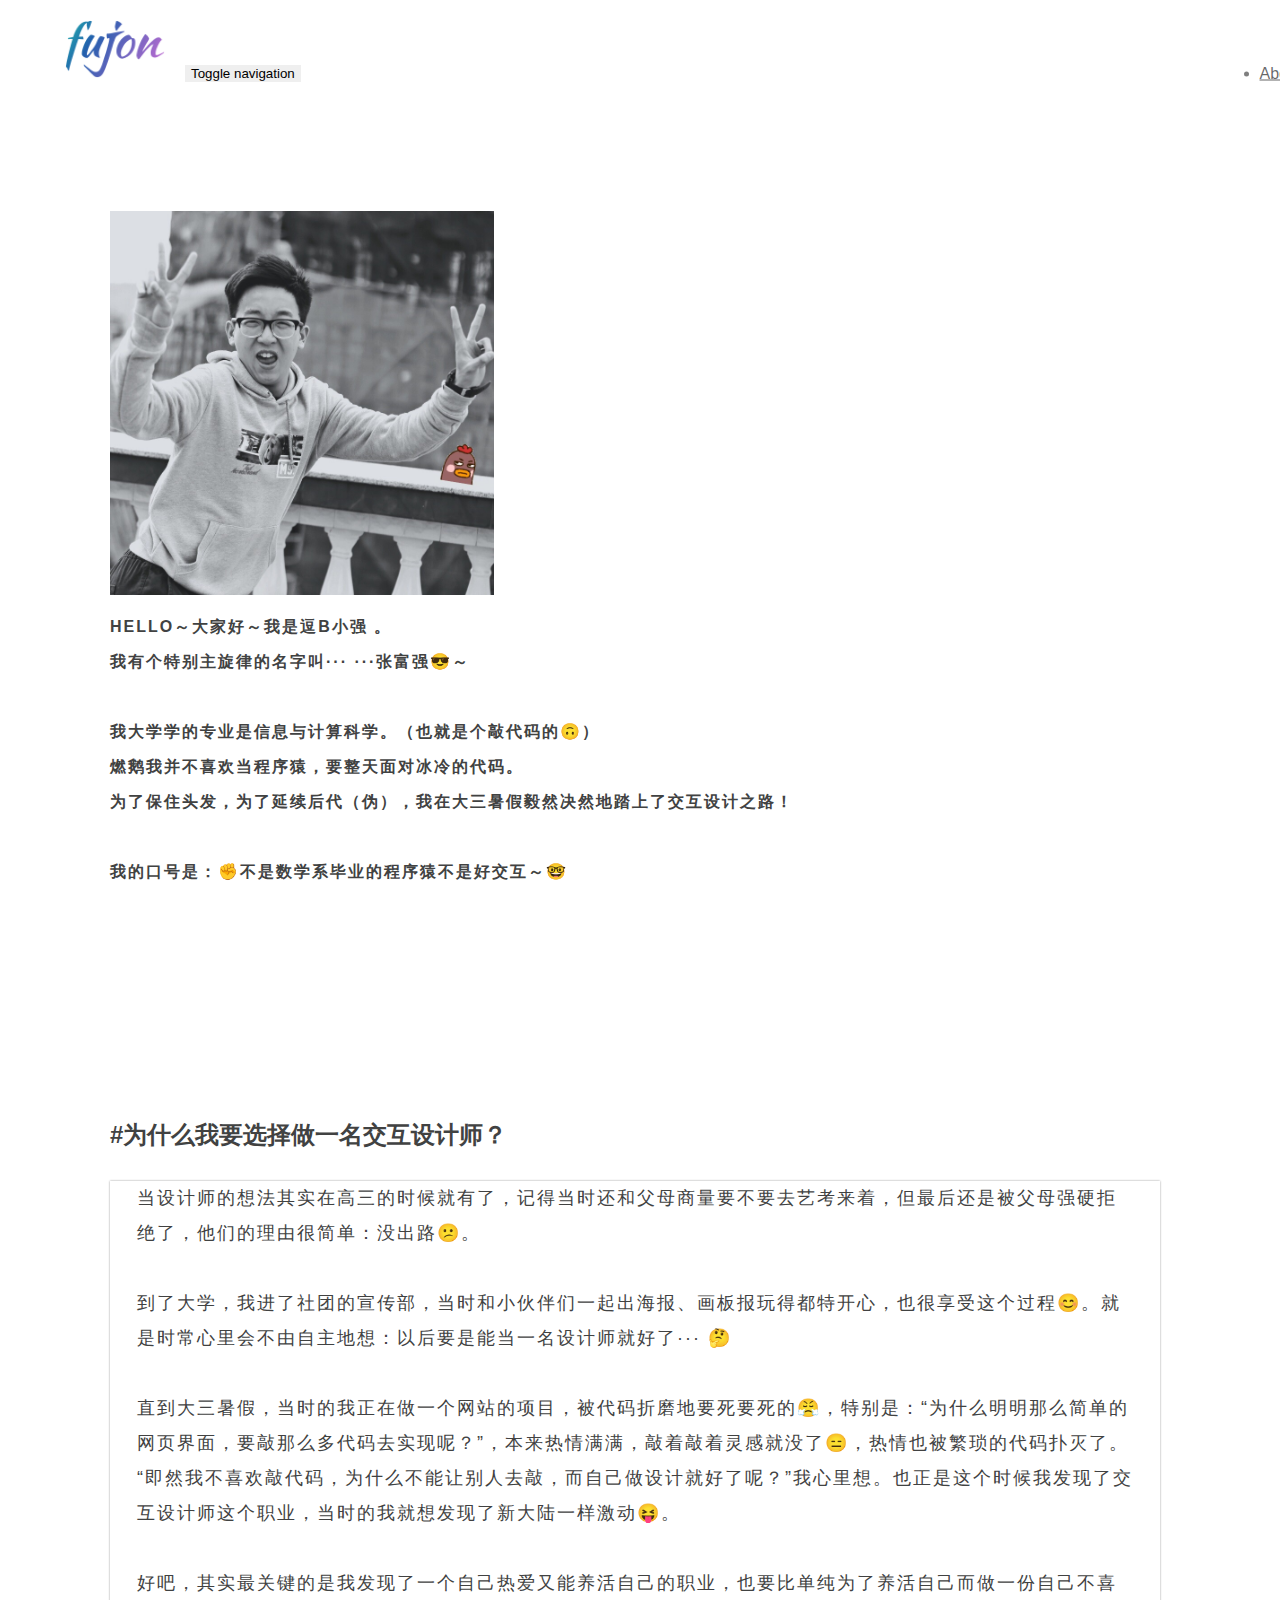
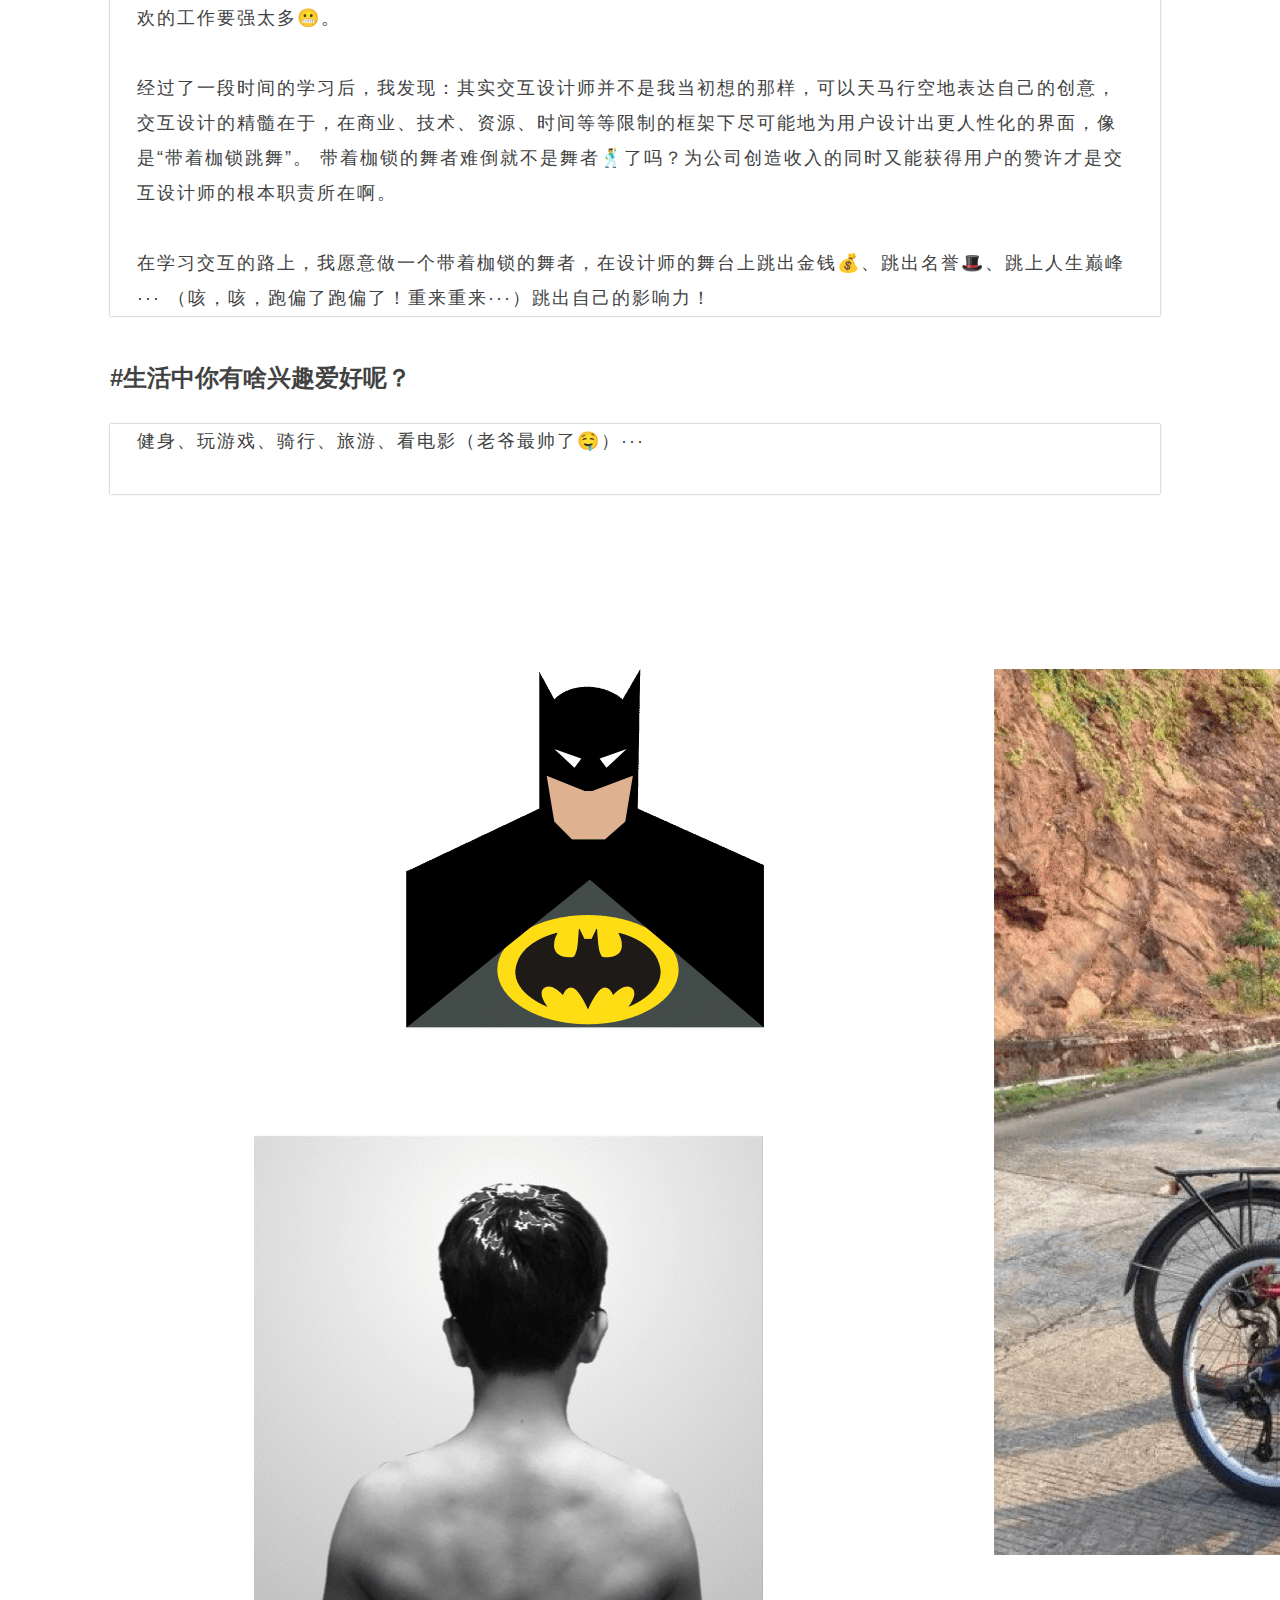
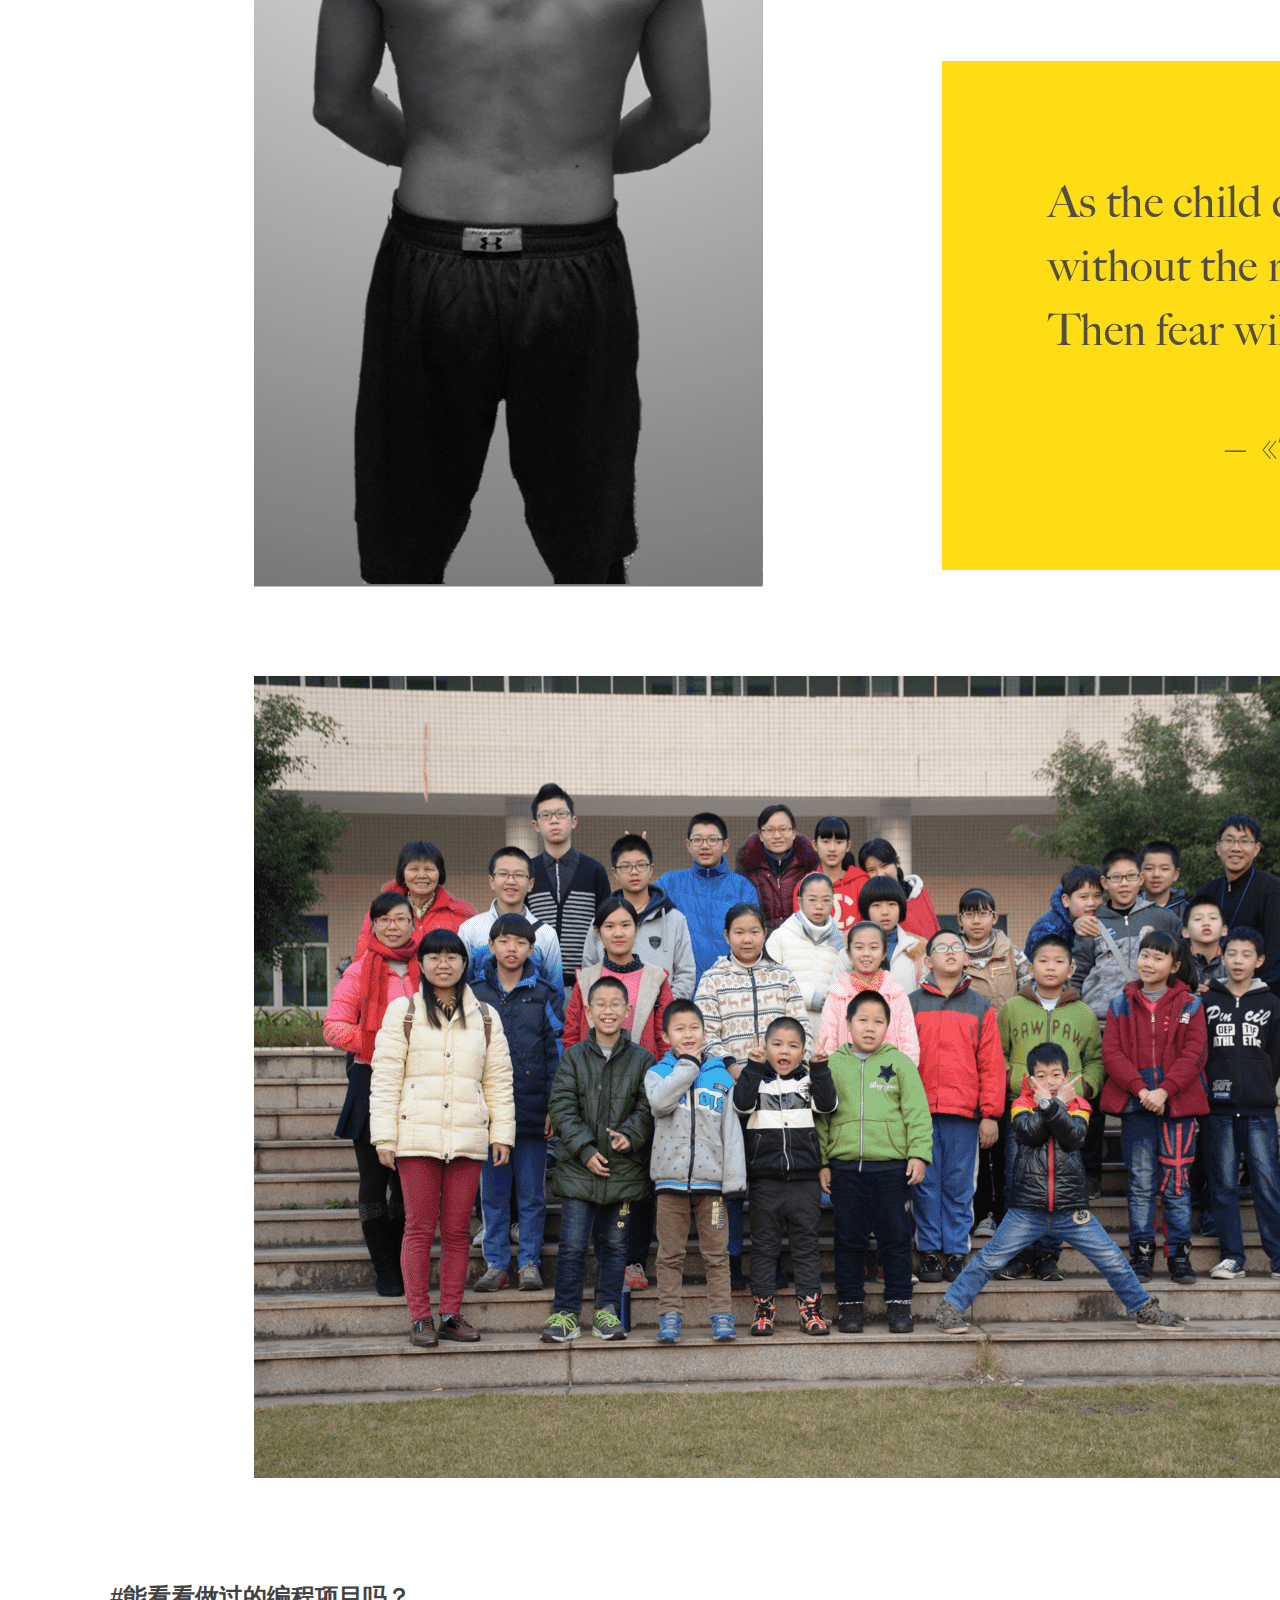
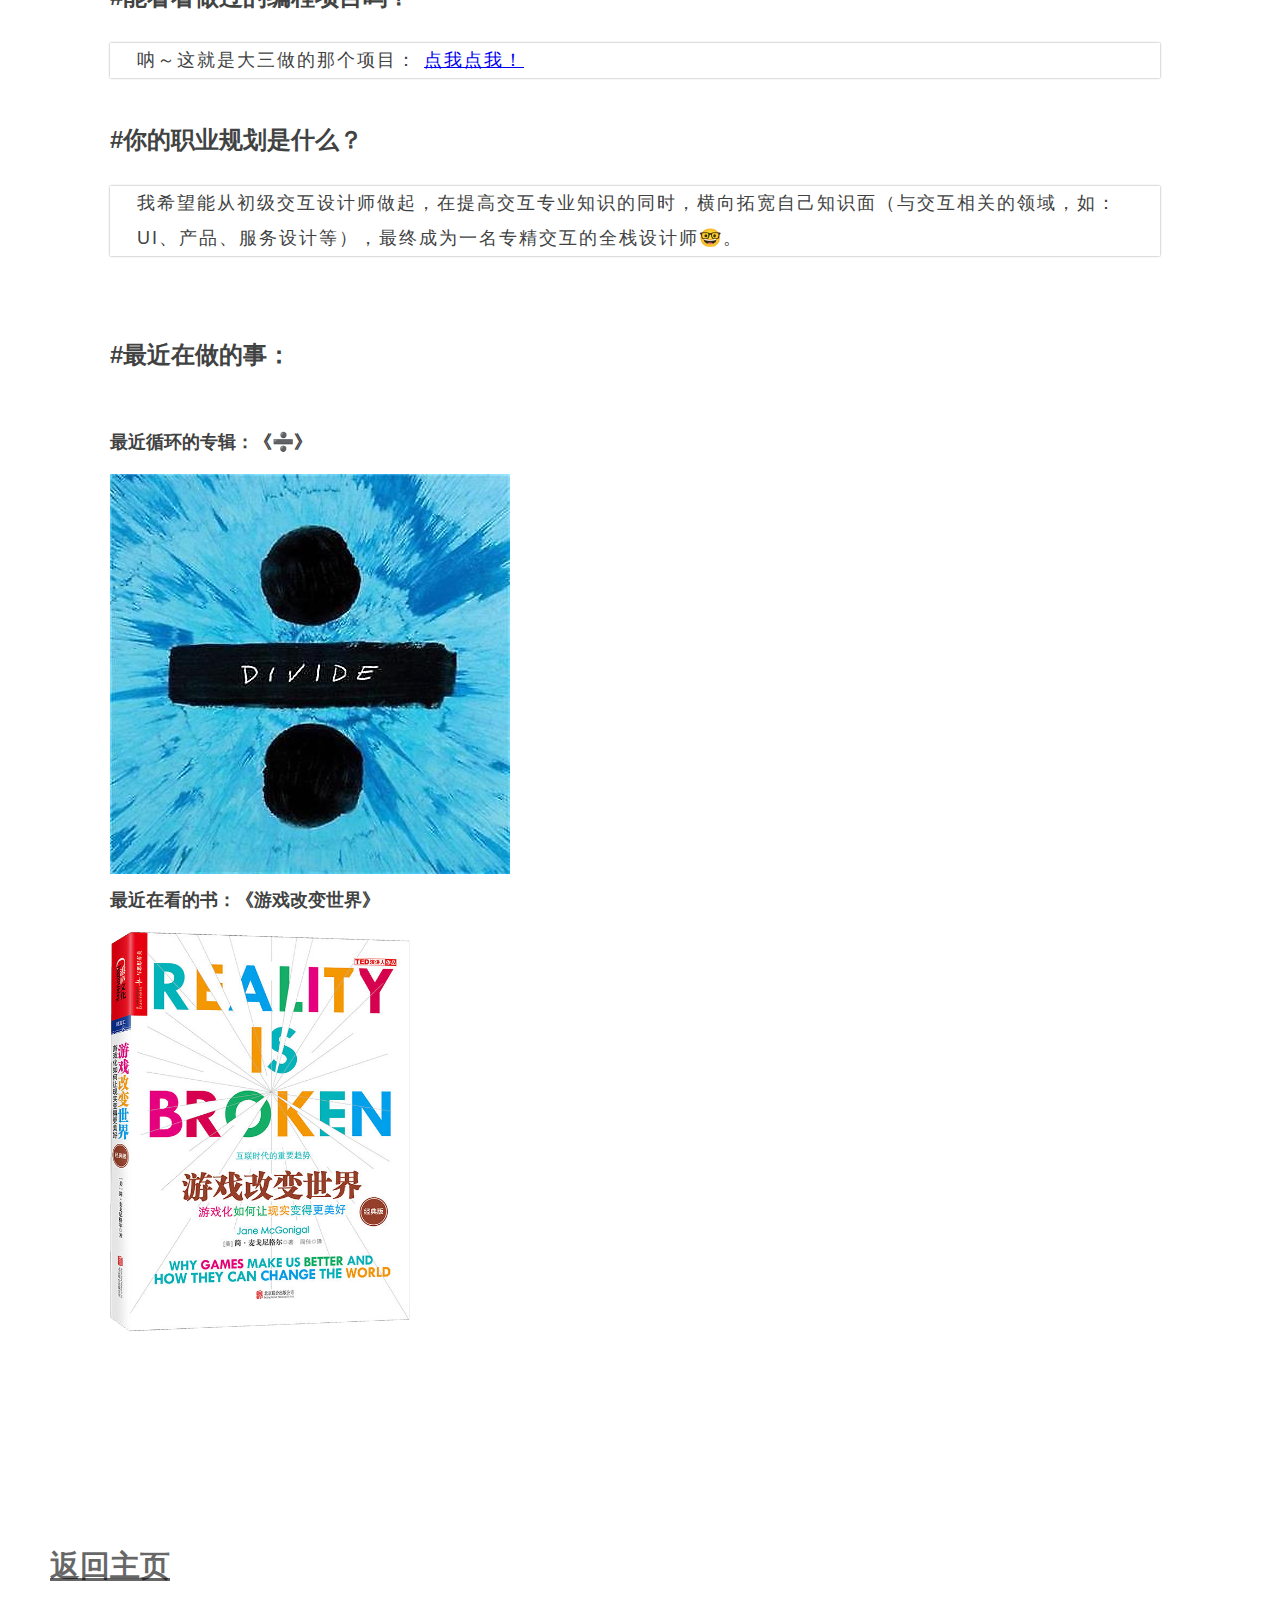
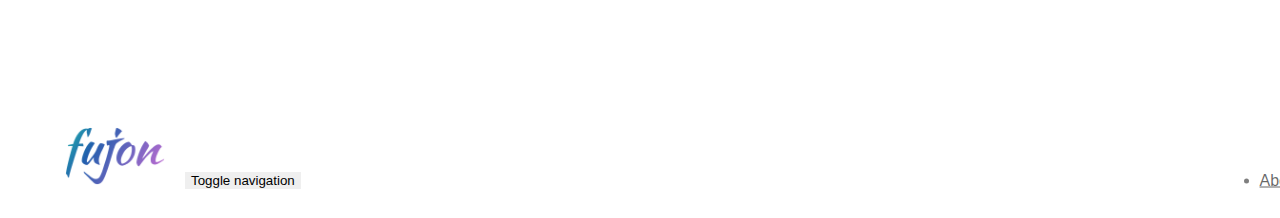
==== commit c07c7eab: "Add files via upload" ====
--- a/about-me.html
+++ b/about-me.html
@@ -1 +1 @@
-<!doctype html><html><head> <meta charset="utf-8"> <meta name="keywords" content=""> <meta name="description" content=""> <meta name="viewport" content="width=device-width, initial-scale=1, user-scalable=0"> <link rel="shortcut icon" type="image/png" href="favicon.png"> <link rel="stylesheet" type="text/css" href="./css/bootstrap.min.css"><link rel="stylesheet" type="text/css" href="style.css"><link rel="stylesheet" href="./css/animate.min.css"><link rel="stylesheet" href="./css/font-awesome.min.css"><link rel="stylesheet" href="./css/feather.min.css"><link href='https://fonts.googleapis.com/css?family=Josefin+Sans&subset=latin,latin-ext' rel='stylesheet' type='text/css'> <script src="./js/jquery-2.1.0.min.js"></script><script src="./js/bootstrap.min.js"></script><script src="./js/blocs.min.js"></script> <title>About-Me</title> <!-- Google Analytics --> <!-- Google Analytics END --> </head><body><!-- Main container --><div class="page-container"> <!-- bloc-45 --><div class="bloc bloc-bg-texture texture-geometry-shapes bgc-white l-bloc" id="bloc-45"><div class="container bloc-sm"><nav class="navbar row"><div class="navbar-header"><a class="navbar-brand" href="index.html"><img src="img/fujon.png" width="100" /></a><button id="nav-toggle" type="button" class="ui-navbar-toggle navbar-toggle" data-toggle="collapse" data-target=".navbar-1"><span class="sr-only">Toggle navigation</span><span class="icon-bar"></span><span class="icon-bar"></span><span class="icon-bar"></span></button></div><div class="collapse navbar-collapse navbar-1"><ul class="site-navigation nav navbar-nav"><li><a href="about-me.html">About Me</a></li><li><a href="联系我.html">联系我</a></li></ul></div></nav></div></div><!-- bloc-45 END --><!-- bloc-46 --><div class="bloc bloc-bg-texture texture-geometry-shapes-2 bgc-white l-bloc" id="bloc-46"><div class="container bloc-lg"><div class="row bloc-one1"><div class="col-sm-4"><img src="img/我的相片3.jpeg" class="img-responsive" height="384" width="384" /></div><div class="col-sm-8"><h4 class="mg-md text10 tc-outer-space"><strong>HELLO～大家好～我是逗B小强&nbsp;。<br>我有个特别主旋律的名字叫··· ···张富强😎～ <br> <br>我大学学的专业是信息与计算科学。（也就是个敲代码的🙃）&nbsp;<br>燃鹅我并不喜欢当程序猿，要整天面对冰冷的代码。 <br>为了保住头发，为了延续后代（伪），我在大三暑假毅然决然地踏上了交互设计之路！ <br> <br>我的口号是：✊不是数学系毕业的程序猿不是好交互～🤓</strong></h4></div></div></div></div><!-- bloc-46 END --><!-- bloc-47 --><div class="bloc bloc-bg-texture texture-geometry-shapes-2 bgc-white tc-outer-space" id="bloc-47"><div class="container bloc-lg"><div class="row bloc-one1"><div class="col-sm-12"><h2 class="mg-md"><strong>#为什么我要选择做一名交互设计师？</strong></h2><div class="panel"><div class="panel-body"><p class=" text-one1 text11">当设计师的想法其实在高三的时候就有了，记得当时还和父母商量要不要去艺考来着，但最后还是被父母强硬拒绝了，他们的理由很简单：没出路😕。<br> <br>到了大学，我进了社团的宣传部，当时和小伙伴们一起出海报、画板报玩得都特开心，也很享受这个过程😊。就是时常心里会不由自主地想：以后要是能当一名设计师就好了··· 🤔<br> <br>直到大三暑假，当时的我正在做一个网站的项目，被代码折磨地要死要死的😤，特别是：“为什么明明那么简单的网页界面，要敲那么多代码去实现呢？”，本来热情满满，敲着敲着灵感就没了😑，热情也被繁琐的代码扑灭了。 “即然我不喜欢敲代码，为什么不能让别人去敲，而自己做设计就好了呢？”我心里想。也正是这个时候我发现了交互设计师这个职业，当时的我就想发现了新大陆一样激动😝。 <br><br>好吧，其实最关键的是我发现了一个自己热爱又能养活自己的职业，也要比单纯为了养活自己而做一份自己不喜欢的工作要强太多😬。 <br> <br>经过了一段时间的学习后，我发现：其实交互设计师并不是我当初想的那样，可以天马行空地表达自己的创意，交互设计的精髓在于，在商业、技术、资源、时间等等限制的框架下尽可能地为用户设计出更人性化的界面，像是“带着枷锁跳舞”。 带着枷锁的舞者难倒就不是舞者🕺了吗？为公司创造收入的同时又能获得用户的赞许才是交互设计师的根本职责所在啊。 <br> <br>在学习交互的路上，我愿意做一个带着枷锁的舞者，在设计师的舞台上跳出金钱💰、跳出名誉🎩、跳上人生巅峰··· （咳，咳，跑偏了跑偏了！重来重来···）跳出自己的影响力！<br></p></div></div><h2 class="mg-md"><strong><br>#生活中你有啥兴趣爱好呢？</strong></h2><div class="panel"><div class="panel-body"><p class="text11 text-one1 ">健身、玩游戏、骑行、旅游、看电影（老爷最帅了🤤）··· <br><br></p></div></div><p class=" text-one1"><br></p><img src="img/展示版2-min.png" class="img-responsive" /><h2 class="mg-md"><strong>#能看看做过的编程项目吗？</strong><br></h2><div class="panel"><div class="panel-body"><p class="text-one1 text11 ">呐～这就是大三做的那个项目： <a href="http://zfujon.com/project/" target="_blank">点我点我！</a><br></p></div></div><h2 class="mg-md"><strong><br>#你的职业规划是什么？</strong></h2><div class="panel"><div class="panel-body"><p class="text11 text-one1 ">我希望能从初级交互设计师做起，在提高交互专业知识的同时，横向拓宽自己知识面（与交互相关的领域，如：UI、产品、服务设计等），最终成为一名专精交互的全栈设计师🤓。&nbsp;<br></p></div></div><p class=" text-one1"><br></p><h2 class="mg-md"><strong>#最近在做的事：</strong></h2><p><br></p><div class="row"><div class="col-sm-6"><h3 class="mg-md text-center ">最近循环的专辑：《➗》</h3><a href="http://music.163.com/#/album?id=35150843" target="_blank"><img src="img/黄老板.JPG" class="img-responsive center-block image-resize-mode pulse-hvr animated" /></a></div><div class="col-sm-6"><h3 class="mg-md text-center ">最近在看的书：《游戏改变世界》</h3><a href="https://book.douban.com/subject/10828002/" target="_blank"><img src="img/游戏改变世界.png" height="400" width="300" class="center-block pulse-hvr animated" /></a></div></div></div></div></div></div><!-- bloc-47 END --><!-- bloc-48 --><div class="bloc bloc-bg-texture texture-geometry-shapes-2 bgc-white l-bloc" id="bloc-48"><div class="container bloc-lg"><div class="row"><div class="col-sm-12"><h3 class="mg-md text-center  tc-outer-space"><span class="feather-icon icon-arrow-left"></span><a href="index.html">返回主页</a><br></h3></div></div></div></div><!-- bloc-48 END --><!-- bloc-49 --><div class="bloc bloc-bg-texture texture-geometry-shapes-2 bgc-white l-bloc" id="bloc-49"><div class="container bloc-sm"><nav class="navbar row"><div class="navbar-header"><a class="navbar-brand" href="index.html"><img src="img/fujon.png" width="100" /></a><button id="nav-toggle" type="button" class="ui-navbar-toggle navbar-toggle" data-toggle="collapse" data-target=".navbar-1"><span class="sr-only">Toggle navigation</span><span class="icon-bar"></span><span class="icon-bar"></span><span class="icon-bar"></span></button></div><div class="collapse navbar-collapse navbar-1"><ul class="site-navigation nav navbar-nav"><li><a href="about-me.html">About Me</a></li><li><a href="联系我.html">联系我</a></li></ul></div></nav></div></div><!-- bloc-49 END --><!-- ScrollToTop Button --><a class="bloc-button btn btn-d scrollToTop" onclick="scrollToTarget('1')"><span class="fa fa-chevron-up"></span></a><!-- ScrollToTop Button END--></div><!-- Main container END --> </body></html>+<!doctype html><html><head> <meta charset="utf-8"> <meta name="keywords" content=""> <meta name="description" content=""> <meta name="viewport" content="width=device-width, initial-scale=1, user-scalable=0"> <link rel="shortcut icon" type="image/png" href="favicon.png"> <link rel="stylesheet" type="text/css" href="./css/bootstrap.min.css"><link rel="stylesheet" type="text/css" href="style.css"><link rel="stylesheet" href="./css/animate.min.css"><link rel="stylesheet" href="./css/font-awesome.min.css"><link rel="stylesheet" href="./css/feather.min.css"><link href='https://fonts.googleapis.com/css?family="Josefin+Sans"&subset=latin,latin-ext' rel='stylesheet' type='text/css'> <script src="./js/jquery-2.1.0.min.js"></script><script src="./js/bootstrap.min.js"></script><script src="./js/blocs.min.js"></script> <title>About-Me</title> <!-- Google Analytics --> <!-- Google Analytics END --> </head><body><!-- Main container --><div class="page-container"> <!-- bloc-45 --><div class="bloc bloc-bg-texture texture-geometry-shapes bgc-white l-bloc" id="bloc-45"><div class="container bloc-sm"><nav class="navbar row"><div class="navbar-header"><a class="navbar-brand" href="index.html"><img src="img/fujon.png" width="100" /></a><button id="nav-toggle" type="button" class="ui-navbar-toggle navbar-toggle" data-toggle="collapse" data-target=".navbar-1"><span class="sr-only">Toggle navigation</span><span class="icon-bar"></span><span class="icon-bar"></span><span class="icon-bar"></span></button></div><div class="collapse navbar-collapse navbar-1"><ul class="site-navigation nav navbar-nav"><li><a href="about-me.html">About Me</a></li><li><a href="联系我.html">联系我</a></li></ul></div></nav></div></div><!-- bloc-45 END --><!-- bloc-46 --><div class="bloc bloc-bg-texture texture-geometry-shapes-2 bgc-white l-bloc" id="bloc-46"><div class="container bloc-lg"><div class="row bloc-one1"><div class="col-sm-4"><img src="img/我的相片3.jpeg" class="img-responsive" height="384" width="384" /></div><div class="col-sm-8"><h4 class="mg-md text10 tc-outer-space"><strong>HELLO～大家好～我是逗B小强&nbsp;。<br>我有个特别主旋律的名字叫··· ···张富强😎～ <br> <br>我大学学的专业是信息与计算科学。（也就是个敲代码的🙃）&nbsp;<br>燃鹅我并不喜欢当程序猿，要整天面对冰冷的代码。 <br>为了保住头发，为了延续后代（伪），我在大三暑假毅然决然地踏上了交互设计之路！ <br> <br>我的口号是：✊不是数学系毕业的程序猿不是好交互～🤓</strong></h4></div></div></div></div><!-- bloc-46 END --><!-- bloc-47 --><div class="bloc bloc-bg-texture texture-geometry-shapes-2 bgc-white tc-outer-space" id="bloc-47"><div class="container bloc-lg"><div class="row bloc-one1"><div class="col-sm-12"><h2 class="mg-md"><strong>#为什么我要选择做一名交互设计师？</strong></h2><div class="panel"><div class="panel-body"><p class=" text-one1 text11">当设计师的想法其实在高三的时候就有了，记得当时还和父母商量要不要去艺考来着，但最后还是被父母强硬拒绝了，他们的理由很简单：没出路😕。<br> <br>到了大学，我进了社团的宣传部，当时和小伙伴们一起出海报、画板报玩得都特开心，也很享受这个过程😊。就是时常心里会不由自主地想：以后要是能当一名设计师就好了··· 🤔<br> <br>直到大三暑假，当时的我正在做一个网站的项目，被代码折磨地要死要死的😤，特别是：“为什么明明那么简单的网页界面，要敲那么多代码去实现呢？”，本来热情满满，敲着敲着灵感就没了😑，热情也被繁琐的代码扑灭了。 “即然我不喜欢敲代码，为什么不能让别人去敲，而自己做设计就好了呢？”我心里想。也正是这个时候我发现了交互设计师这个职业，当时的我就想发现了新大陆一样激动😝。 <br><br>好吧，其实最关键的是我发现了一个自己热爱又能养活自己的职业，也要比单纯为了养活自己而做一份自己不喜欢的工作要强太多😬。 <br> <br>经过了一段时间的学习后，我发现：其实交互设计师并不是我当初想的那样，可以天马行空地表达自己的创意，交互设计的精髓在于，在商业、技术、资源、时间等等限制的框架下尽可能地为用户设计出更人性化的界面，像是“带着枷锁跳舞”。 带着枷锁的舞者难倒就不是舞者🕺了吗？为公司创造收入的同时又能获得用户的赞许才是交互设计师的根本职责所在啊。 <br> <br>在学习交互的路上，我愿意做一个带着枷锁的舞者，在设计师的舞台上跳出金钱💰、跳出名誉🎩、跳上人生巅峰··· （咳，咳，跑偏了跑偏了！重来重来···）跳出自己的影响力！<br></p></div></div><h2 class="mg-md"><strong><br>#生活中你有啥兴趣爱好呢？</strong></h2><div class="panel"><div class="panel-body"><p class="text11 text-one1 ">健身、玩游戏、骑行、旅游、看电影（老爷最帅了🤤）··· <br><br></p></div></div><p class=" text-one1"><br></p><img src="img/展示版2-min.png" class="img-responsive" /><h2 class="mg-md"><strong>#能看看做过的编程项目吗？</strong><br></h2><div class="panel"><div class="panel-body"><p class="text-one1 text11 ">呐～这就是大三做的那个项目： <a href="http://zfujon.com/project/" target="_blank">点我点我！</a><br></p></div></div><h2 class="mg-md"><strong><br>#你的职业规划是什么？</strong></h2><div class="panel"><div class="panel-body"><p class="text11 text-one1 ">我希望能从初级交互设计师做起，在提高交互专业知识的同时，横向拓宽自己知识面（与交互相关的领域，如：UI、产品、服务设计等），最终成为一名专精交互的全栈设计师🤓。&nbsp;<br></p></div></div><p class=" text-one1"><br></p><h2 class="mg-md"><strong>#最近在做的事：</strong></h2><p><br></p><div class="row"><div class="col-sm-6"><h3 class="mg-md text-center ">最近循环的专辑：《➗》</h3><a href="http://music.163.com/#/album?id=35150843" target="_blank"><img src="img/黄老板.JPG" class="img-responsive center-block image-resize-mode pulse-hvr animated" /></a></div><div class="col-sm-6"><h3 class="mg-md text-center ">最近在看的书：《游戏改变世界》</h3><a href="https://book.douban.com/subject/10828002/" target="_blank"><img src="img/游戏改变世界.png" height="400" width="300" class="center-block pulse-hvr animated" /></a></div></div></div></div></div></div><!-- bloc-47 END --><!-- bloc-48 --><div class="bloc bloc-bg-texture texture-geometry-shapes-2 bgc-white l-bloc" id="bloc-48"><div class="container bloc-lg"><div class="row"><div class="col-sm-12"><h3 class="mg-md text-center  tc-outer-space"><span class="feather-icon icon-arrow-left"></span><a href="index.html">返回主页</a><br></h3></div></div></div></div><!-- bloc-48 END --><!-- bloc-49 --><div class="bloc bloc-bg-texture texture-geometry-shapes-2 bgc-white l-bloc" id="bloc-49"><div class="container bloc-sm"><nav class="navbar row"><div class="navbar-header"><a class="navbar-brand" href="index.html"><img src="img/fujon.png" width="100" /></a><button id="nav-toggle" type="button" class="ui-navbar-toggle navbar-toggle" data-toggle="collapse" data-target=".navbar-1"><span class="sr-only">Toggle navigation</span><span class="icon-bar"></span><span class="icon-bar"></span><span class="icon-bar"></span></button></div><div class="collapse navbar-collapse navbar-1"><ul class="site-navigation nav navbar-nav"><li><a href="about-me.html">About Me</a></li><li><a href="联系我.html">联系我</a></li></ul></div></nav></div></div><!-- bloc-49 END --><!-- ScrollToTop Button --><a class="bloc-button btn btn-d scrollToTop" onclick="scrollToTarget('1')"><span class="fa fa-chevron-up"></span></a><!-- ScrollToTop Button END--></div><!-- Main container END --> </body></html>--- a/style.css
+++ b/style.css
@@ -1 +1 @@
-body{margin:0;padding:0; background:#FFF; overflow-x:hidden; -webkit-font-smoothing: antialiased; -moz-osx-font-smoothing: grayscale;}a:hover{text-decoration: none; cursor:pointer;}a,button{outline: none!important;} #page-loading-blocs-notifaction{position: fixed;top: 0;bottom: 0;width: 100%;z-index:100000;background:#FFFFFF url("img/pageload-spinner.gif") no-repeat center center;}.bloc{width:100%;clear:both;background: 50% 50% no-repeat;padding:0 50px;-webkit-background-size: cover;-moz-background-size: cover;-o-background-size: cover;background-size: cover;position:relative;}.bloc .container{padding-left:0;padding-right:0;}.bloc-lg{padding:100px 50px;}.bloc-md{padding:50px;}.bloc-sm{padding:20px 50px;}.bloc-fill-screen{padding-top:0;position: relative;height: inherit;}.bloc-fill-screen > .container{position:relative;top:50%;transform:translateY(-50%);-webkit-transform:translateY(-50%);}.bloc-fill-screen.bloc-group .bloc{vertical-align: middle!important;}.bloc-fill-screen .fill-bloc-top-edge, .bloc-fill-screen .fill-bloc-bottom-edge{position: absolute;margin: 20px auto;left: 0;right: 0;z-index: 1;transform: none;}.bloc-fill-screen .fill-bloc-top-edge{top:0;}.bloc-fill-screen .fill-bloc-bottom-edge{top: initial;bottom: 20px;}.blocs-hero-btn-dwn{width: 58px;height: 58px;display: block;margin:0 auto;line-height: 58px;padding: 0;border-radius: 50%;text-align: center;font-size: 18px;color: rgba(255,255,255,.8);background: rgba(0,0,0,.6);border:0;}.blocs-hero-btn-dwn:hover{color: rgba(255,255,255,1);}.bg-center,.bg-l-edge,.bg-r-edge,.bg-t-edge,.bg-b-edge,.bg-tl-edge,.bg-bl-edge,.bg-tr-edge,.bg-br-edge,.bg-repeat{-webkit-background-size: auto!important;-moz-background-size: auto!important;-o-background-size: auto!important;background-size: auto!important;}.bg-repeat{background:repeat;}.bloc-bg-texture::before{content:"";background-size: 2px 2px;position: absolute;top: 0;bottom: 0;left:0;right:0;}.texture-geometry-shapes::before{background: url("img/texture-geometry-shapes.png");background-size: 280px 280px;}.texture-geometry-shapes-2::before{background: url("img/texture-geometry-shapes-2.png");background-size: 200px 200px;}.d-bloc .panel,.l-bloc{color:rgba(0,0,0,.5);}.d-bloc .panel button:hover,.l-bloc button:hover{color:rgba(0,0,0,.7);}.l-bloc .icon-round,.l-bloc .icon-square,.l-bloc .icon-rounded,.l-bloc .icon-semi-rounded-a,.l-bloc .icon-semi-rounded-b{border-color:rgba(0,0,0,.7);}.d-bloc .panel .divider-h span,.l-bloc .divider-h span{border-color:rgba(0,0,0,.1);}.d-bloc .panel .a-btn,.l-bloc .a-btn,.l-bloc .navbar a,.l-bloc .navbar-brand,.l-bloc a .icon-sm, .l-bloc a .icon-md, .l-bloc a .icon-lg, .l-bloc a .icon-xl, .l-bloc h1 a, .l-bloc h2 a, .l-bloc h3 a, .l-bloc h4 a, .l-bloc h5 a, .l-bloc h6 a, .l-bloc p a{color:rgba(0,0,0,.6);}.d-bloc .panel .a-btn:hover,.l-bloc .a-btn:hover,.l-bloc .navbar a:hover, .l-bloc .navbar-brand:hover, .l-bloc a:hover .icon-sm, .l-bloc a:hover .icon-md, .l-bloc a:hover .icon-lg, .l-bloc a:hover .icon-xl, .l-bloc h1 a:hover, .l-bloc h2 a:hover, .l-bloc h3 a:hover, .l-bloc h4 a:hover, .l-bloc h5 a:hover, .l-bloc h6 a:hover, .l-bloc p a:hover{color:rgba(0,0,0,1);}.l-bloc .navbar-toggle .icon-bar{color:rgba(0,0,0,.6);}.d-bloc .panel .btn-wire,.d-bloc .panel .btn-wire:hover,.l-bloc .btn-wire,.l-bloc .btn-wire:hover{color:rgba(0,0,0,.7);border-color:rgba(0,0,0,.3);}.voffset{margin-top:30px;}.row-no-gutters{margin-right:0;margin-left:0;}.row.row-no-gutters > [class^="col-"],.row.row-no-gutters > [class*=" col-"] {padding-right: 0;padding-left: 0;}#bloc-0 h1{font-size: 40px;}#bloc-6 p{font-size: 18px;}#bloc-6 h3{font-size: 24px;}#bloc-8 p{font-size: 18px;}#bloc-8 h3{font-size: 26px;}#bloc-9 p{font-size: 18px;}#bloc-10 p{font-size: 18px;}#bloc-11 p{font-size: 18px;}#bloc-12 p{font-size: 18.000000953674316px;}#bloc-14 p{font-size: 18px;}#bloc-15 p{font-size: 18px;}#bloc-16 p{font-size: 18px;}#bloc-17 p{font-size: 18px;}#bloc-17 h6{font-size: 24px;}#bloc-18 p{font-size: 18px;}#bloc-20 p{font-size: 16px;}#bloc-23 p{font-size: 18px;}#bloc-24 p{font-size: 18px;}#bloc-25 p{font-size: 18.000000953674316px;}#bloc-26 p{font-size: 18.000000953674316px;}#bloc-27 p{font-size: 18.000000953674316px;}#bloc-28 p{font-size: 18.000000953674316px;}#bloc-29 p{font-size: 18.000000953674316px;}#bloc-30 p{font-size: 18px;}#bloc-34 p{font-size: 24px;}#bloc-35 p{font-size: 18.000000953674316px;}#bloc-36 p{font-size: 18.000000953674316px;}#bloc-37 p{font-size: 18px;}#bloc-37 h3{font-size: 24px;}#bloc-37 h5{font-size: 18.000000953674316px;}#bloc-37 h4{font-size: 24px;}#bloc-34 p{font-size: 18.000000953674316px;}#bloc-34 h3{font-size: 24px;}#bloc-43 p{font-size: 18.000000953674316px;}#bloc-47 p{font-size: 18.000000953674316px;}#bloc-47 h3{font-size: 18px;}#bloc-48 h3{font-size: 30px;}#bloc-51 p{font-size: 24.000000953674316px;}#bloc-53 h3{font-size: 30px;}.navbar{margin-bottom: 0;z-index:1;}.navbar-brand{height:auto;padding:3px 15px;font-size:25px;font-weight:normal;font-weight:600;line-height:44px;}.navbar-brand img{max-height: 200px;margin: 0 5px 0 0;display:inline;}.navbar .nav{padding-top: 2px;margin-right: -16px;float:right;z-index:1;}.nav > li{float:left;margin-top:4px;font-size:16px;}.navbar-nav .open .dropdown-menu > li > a{text-align: inherit;}.nav > li a:hover, .nav > li a:focus{background:transparent;}.navbar-toggle{margin: 10px 10px 0 0;border: 0px;}.navbar-toggle:hover{background:transparent!important;}.navbar-toggle .icon-bar{background-color: rgba(0,0,0,.5);width: 26px;} .nav-invert .navbar .nav{float:left;}.nav-invert .navbar-header, .nav-invert .navbar-brand{float:right;}@media (min-width: 768px){.site-navigation{position:absolute;top:50%;right:20px;transform:translate(0, -50%);-webkit-transform:translateY(-50%);}.nav > li .dropdown-menu a,.nav > li .dropdown-menu a:hover{color:#484848;}.nav-invert .site-navigation{left:0;right:0;}.nav-center{text-align:center;}.nav-center .navbar-header{width:100%;}.nav-center .navbar-header, .nav-center .navbar-brand, .nav-center .nav > li{float: none;display:inline-block;}.nav-center .site-navigation{position:relative;width:100%;margin-top:20px;}}.nav > li > .dropdown a{background: none!important;display: block;padding: 14px 15px;}nav .caret{margin: 0 5px;}.dropdown-menu .dropdown-menu{top:-8px;left:100%;}.dropdown-menu .dropmenu-flow-right{top:100%;left:0;margin-left: -1px;border-top-left-radius: 0;border-top-right-radius: 0;}.dropdown-menu .dropdown span{border: 4px solid black;border-top-color:transparent;border-right-color:transparent;border-bottom-color:transparent;margin: 6px -5px 0 0!important;float: right;}.mg-clear{margin:0;}.mg-md{margin-top:10px;margin-bottom:20px;}.mg-lg{margin-top:10px;margin-bottom:40px;}.btn{margin: 0 5px 5px 0;}.btn.pull-right{margin: 0 0 5px 5px;}.btn-d,.btn-d:hover,.btn-d:focus{color:#FFF;background:rgba(0,0,0,.3);}button{outline: none!important;}.btn .caret{margin:0 0 0 5px}.dropdown a .caret{margin:0 0 0 5px}.btn-dropdown .dropdown-menu .dropdown{padding: 3px 20px;}.icon-md{font-size:30px!important;}.panel{border:0;box-shadow: 0 0 2px rgba(0,0,0,.4);}.panel-heading, .panel-footer{background-color: inherit;border-color: rgba(0,0,0,.1)!important;}.panel-sq, .panel-sq .panel-heading, .panel-sq .panel-footer{border-radius:0;}.panel-rd{border-radius:30px;}.panel-rd .panel-heading{border-radius:29px 29px 0 0;}.panel-rd .panel-footer{border-radius:0 0 29px 29px;}.divider-h{padding:20px 0;}.divider-h span{display: block;border-top:1px solid transparent;}.divider-half{width: 50%;margin: 0 auto;}.dropdown-menu .divider-h,.dropdown-menu .divider-half{padding:0;}iframe{border:0;}.carousel{display:inline-block;vertical-align:bottom;}.full-width-bloc .carousel{width:100%;}.carousel .item img{margin-right:auto;margin-left:auto;}.carousel-control span{position: absolute;top: 50%;z-index: 5;display: inline-block;}.carousel-control{color:#FFF!important;text-shadow: none;}.carousel-indicators li{margin: 0 4px;}.carousel-indicators .active{margin: 0 4px -1px;}.carousel-control.left span{margin-left:-15px;}.no-shadows .carousel-control.left, .no-shadows .carousel-control.right{background-image: none;}.hide-indicators{display:none;}.scrollToTop{width:40px;height:40px;position:fixed;bottom:20px;right:20px;opacity: 0;z-index: 500;transition: all .3s ease-in-out;}.scrollToTop span{margin-top: 6px;}.showScrollTop{font-size: 14px;opacity: 1;}h1,h2,h3,h4,h5,h6,p,label,.btn,a{font-family:"Helvetica";}.container{max-width:1170px;}.lake-hero-bloc{padding-bottom:90px;}.lake-hero-text{font-family:"Josefin Sans";font-size:60px;font-weight:bold;text-shadow:0px 3px 3px rgba(0,0,0,0.3);}.lake-hero-text-sub{font-family:"Josefin Sans";font-size:36px;}.blocs-hero-btn-dwn{background-color:rgba(0,0,0,0.0);}.lake-hero-text-s{font-size:60px;width:500px;}.lake-hero-text-sub-s{font-size:34px;padding-top:30px;line-height:45px;}.valley-hero-text-s{font-size:60px;}.valley-hero-text-sub-s{font-size:34px;}.hero-text-vc{margin-top:50%;}.valley-hero-text{font-family:"Josefin Sans";font-size:60px;font-weight:bold;text-shadow:0px 3px 8px rgba(0,0,0,0.2);}.valley-hero-text-sub{font-family:"Josefin Sans";font-size:36px;}.blocs-blue-button{background-color:#41b6f3;}.blocs-blue-button:hover{background-color:#39a6de;}.mountaindusk-hero-text{font-family:"Josefin Sans";font-size:60px;font-weight:bold;text-shadow:0px 3px 3px rgba(0,0,0,0.3);}.mountaindusk-hero-text-sub{font-family:"Josefin Sans";font-size:36px;}.mountaindusk-hero-text-s{font-size:60px;}.mountaindusk-hero-text-sub-s{font-size:34px;}.text-one1{line-height:35px;letter-spacing:2px;margin-top:30px;}.bloc-one12{margin-right:60px;}.img1{margin-top:30px;}.talk{margin-top:80px;margin-bottom:80px;border-color:#000000;}.xiaobiaoti-1{font-size:18px;}.xiaobiaoti-2{margin-top:-130px;}.bloc-one1{margin-right:60px;margin-left:60px;font-weight:normal;}.bloc-one2{margin-right:60px;margin-left:60px;margin-top:-100px;}.abc{margin-top:60px;}.qishi{margin-right:60px;margin-left:60px;margin-top:50px;background-color:rgba(204,204,204,0.2);padding:20px 20px 20px 20px;}.asd{width:340px;margin-left:120px;}.img3{margin-top:30px;margin-right:30px;text-shadow:0px 0px 0px #000000;}.img4{margin-bottom:-22px;margin-top:10px;}.hero-bloc-text{font-size:55px;}.qishi1{padding:20px 20px 20px 20px;margin-top:30px;background-color:rgba(204,204,204,0.2);}.img5{margin-top:-60px;}.jianshu{margin-right:40px;margin-left:40px;}.边距{margin:50px 50px 50px 50px;}.fubiaoti{margin-top:50px;margin-bottom:10px;}.内容{overflow:visible;float:none;display:block;padding-right:139px;padding-left:139px;}.img11{margin-top:170px;}.img13{margin-bottom:25px;}.bloc2{margin-top:-100px;}.img14{margin-top:60px;margin-right:60px;margin-left:60px;}.lunbo{width:450px;margin-top:40px;margin-bottom:40px;}.biaoti{margin-bottom:40px;}.text1{margin-left:-40px;}.img6{margin-top:-100px;}.img7{margin-top:100px;margin-bottom:50px;}.img8{margin-top:50px;margin-bottom:50px;padding-left:0px;margin-left:323px;}.img9{margin-top:40px;margin-bottom:10px;}.img0{margin-bottom:30px;margin-top:100px;}.text2{width:400px;margin-left:44px;}.text-duihua{overflow:visible;float:none;width:700px;margin-left:-30px;margin-top:8px;}.img15{display:block;float:none;overflow:visible;}.text3{float:none;}.bloc-two{margin-top:40px;}.text4{font-size:16px;font-weight:normal;text-transform:none;text-decoration:none;color:#E7B258!important;}.text5{font-size:24px;}.fenggx1{margin-bottom:40px;}.text6{line-height:35px;letter-spacing:2px;}.img16{margin-top:40px;margin-bottom:40px;}.img17{margin-bottom:30px;}.bug{width:1px;height:1px;}.zoo{color:#016F4A!important;margin-bottom:20px;margin-top:80px;}.text7{line-letter-spacing:3px;font-weight:300;border-color:#000000;border-style:none;font-family:"helvetica"line-height:35px;color:#016F4A!important;}.head{height:400px;}.veerlogo{margin-left:20px;margin-top:60px;}.download{margin-left:20px;margin-top:30px;}.text8{margin-top:20px;margin-left:20px;margin-bottom:-10px;}.text9{margin-top:90px;}.hero-bloc-text-sub{font-size:36px;}.text10{line-height:35px;letter-spacing:2px;}.text11{padding-right:27px;padding-left:27px;}.jianl{margin-top:30px;margin-left:-70px;}.text12{margin-bottom:30px;margin-top:35px;font-size:20px;line-height:30px;padding-right:30px;}.bgc-white{background-color:#FFFFFF;}.bgc-snow{background-color:#FAFAFA;}.bgc-isabelline{background-color:#F0F0EF;}.bgc-isabelline-2{background-color:#F0F0EF;}.tc-outer-space{color:#414242!important;}.tc-white{color:#FFFFFF!important;}.tc-fern-green{color:#407742!important;}.tc-mordant-red-19{color:#AB1500!important;}.tc-dark-slate-gray{color:#385468!important;}.tc-dartmouth-green{color:#016F4A!important;}.tc-snow{color:#FAFAFA!important;}.tc-old-lavender{color:#747574!important;}.tc-indian-yellow{color:#F0B857!important;}.tc-pastel-gray{color:#CCCBCB!important;}.btn-outer-space{background:#414242;color:#FFFFFF!important;}.btn-outer-space:hover{background:#343535;color:#FFFFFF!important;}.ltc-outer-space{color:#414242!important;}.ltc-outer-space:hover{color:#343535!important;}.ltc-white{color:#FFFFFF!important;}.ltc-white:hover{color:#cccccc!important;}.ltc-snow{color:#FAFAFA!important;}.ltc-snow:hover{color:#c8c8c8!important;}.icon-outer-space{color:#414242!important;border-color:#414242!important;}.icon-snow{color:#FAFAFA!important;border-color:#FAFAFA!important;}.icon-isabelline{color:#F0F0EF!important;border-color:#F0F0EF!important;}.bg-lines-dl{background-image:url("img/lines-dl.png");}.bg-lines-dl{background-image:url("img/lines-dl.png");}.bg-lines-dr2-bg{background-image:url("img/lines-dr2-bg.png");}.bg-squared-bg{background-image:url("img/squared-bg.png");}.bg-lines-dr2-bg{background-image:url("img/lines-dr2-bg.png");}.bg-lines-dl{background-image:url("img/lines-dl.png");}.bg-lines-dr2-bg{background-image:url("img/lines-dr2-bg.png");}.bg-lines-dr2-bg{background-image:url("img/lines-dr2-bg.png");}.bg-lines-dl{background-image:url("img/lines-dl.png");}.bg-squared-bg{background-image:url("img/squared-bg.png");}.bg-lines-dr2-bg{background-image:url("img/lines-dr2-bg.png");}.bg-lines-dr2-bg{background-image:url("img/lines-dr2-bg.png");}.bg-sylwia-pietruszka-218324-min{background-image:url("img/sylwia-pietruszka-218324-min.jpg");}.bg-bench-accounting-49909-min{background-image:url("img/bench-accounting-49909-min.jpg");}.bg-sylwia-pietruszka-218324-min{background-image:url("img/sylwia-pietruszka-218324-min.jpg");}.bg-lines-dl{background-image:url("img/lines-dl.png");}.bg-mattias-olsson-160612-min{background-image:url("img/mattias-olsson-160612-min.jpg");}.bg-jeshoots-com-219386-min{background-image:url("img/jeshoots-com-219386-min.jpg");}.bg-squared-bg{background-image:url("img/squared-bg.png");}.bg-squared-bg{background-image:url("img/squared-bg.png");}.bg-jeshoots-com-219386-min{background-image:url("img/jeshoots-com-219386-min.jpg");}.bg-Rectangle{background-image:url("img/Rectangle.png");}.bg-lines-dr2-bg{background-image:url("img/lines-dr2-bg.png");}.bg-lines-dl{background-image:url("img/lines-dl.png");}.bg-lines-dr2-bg{background-image:url("img/lines-dr2-bg.png");}.bg-squared-bg{background-image:url("img/squared-bg.png");}.bg-lines-dr2-bg{background-image:url("img/lines-dr2-bg.png");}.bg-squared-bg{background-image:url("img/squared-bg.png");}.bg-Rectangle{background-image:url("img/Rectangle.png");}.bg-lines-dr2-bg{background-image:url("img/lines-dr2-bg.png");}.bg-lines-dl{background-image:url("img/lines-dl.png");}.bg-Rectangle{background-image:url("img/Rectangle.png");}@media (max-width: 1024px){ .bloc{  padding-left: 20px;padding-right: 20px;} .bloc.full-width-bloc, .bloc-tile-2.full-width-bloc .container, .bloc-tile-3.full-width-bloc .container, .bloc-tile-4.full-width-bloc .container{  padding-left: 0;padding-right: 0;}}@media (max-width: 992px) and (min-width: 768px){ .navbar .nav{max-width:80% }.nav-center.navbar .nav{max-width:100% }}@media only screen and (min-device-width : 768px) and (max-device-width : 1024px) and (orientation : landscape) {.b-parallax{background-attachment:scroll;}}@media (max-width: 768px){ .container{width:100%;} .b-parallax{background-attachment:scroll;} .page-container, #hero-bloc{overflow-x: hidden;position: relative;} }@media (max-width: 767px){ .page-container{  overflow-x: hidden;  position:relative; } h1,h2,h3,h4,h5,h6,p,#disqus_thread{  padding-left:10px!important;padding-right:10px!important;  } #hero-bloc h1{  font-size:40px; } #hero-bloc h2{  font-size:34px; } #hero-bloc h3{  font-size:25px; } .bloc{  padding-left: 0;padding-right: 0; -webkit-background-size: auto 200%;  -moz-background-size: auto 200%;  -o-background-size: auto 200%;  background-size: auto 200%; } .b-parallax{  background-attachment:scroll; } .navbar .nav{  padding-top: 0;  border-top:1px solid rgba(0,0,0,.2);  float:none!important; } .navbar.row{  margin-left: 0;  margin-right: 0; } .site-navigation{position:inherit;transform:none;-webkit-transform:none;-ms-transform:none; }.nav > li{  margin-top: 0;  border-bottom:1px solid rgba(0,0,0,.1);  background:rgba(0,0,0,.05);  text-align: left;  padding-left:15px;  width:100%; } .nav > li:hover{  background:rgba(0,0,0,.08); } .dropdown .dropdown a .caret{  float: none;  margin: 5px 0 0 10px!important;  border: 4px solid black;  border-bottom-color: transparent;  border-right-color: transparent;  border-left-color: transparent; }  #hero-bloc .navbar .nav{  background:rgba(0,0,0,.8); } #hero-bloc .navbar .nav a{  color:rgba(255,255,255,.6); } .hero{  padding:50px 0; } .hero-nav{  left:-1px;  right:-1px; } .navbar-collapse{  padding:0;  overflow-x: hidden;  -webkit-box-shadow: none;  box-shadow: none; } .navbar-brand img{  max-height: 40px;  width:auto; } .nav-invert .navbar-header{  float: none;  width:100%; } .nav-invert .navbar-toggle{  float:left;  } .bloc-group .bloc{display:block;width:100%;  } .bloc-tile-2 .container, .bloc-tile-3 .container, .bloc-tile-4 .container{padding-left: 10px;padding-right: 10px; } .bloc-xxl,.bloc-xl,.bloc-lg{  padding: 40px 0; } .bloc-sm,.bloc-md{  padding-left: 0;padding-right: 0; } .a-block{  padding:0 10px; } .btn-dwn{ display:none;  } .voffset{  margin-top:5px; } .voffset-md{  margin-top:20px; } .voffset-lg{  margin-top:30px; } form{  padding:5px; } .close-lightbox{  display:inline-block; } .video-bg-container{  display:none; } .blocsapp-device-iphone5{background-size: 216px 425px;padding-top:60px;width:216px;height:425px; } .blocsapp-device-iphone5 img{width: 180px;height: 320px; }}@media (max-width: 768px){.hero-text-vc, .mobile .hero-text-vc{margin-top:10%;} }@media (min-width: 767px) and (max-width: 768px){.mini-nav .special-dropdown-nav .site-navigation{display: block;position: absolute;top: 80%;z-index: 1000;float: left;min-width: 160px;padding: 5px 0;margin: 2px 0 0;font-size: 14px;text-align: left;list-style: none;background-color: #fff;-webkit-background-clip: padding-box;background-clip: padding-box;border: 1px solid #ccc;border: 1px solid rgba(0,0,0,.15);border-radius: 4px;-webkit-box-shadow: 0 6px 12px rgba(0,0,0,.175);box-shadow: 0 6px 12px rgba(0,0,0,.175);}.mini-nav .special-dropdown-nav .site-navigation li{width:100%;}.special-dropdown-nav.collapsing{transition: height 0.001s;}.mini-nav .special-dropdown-nav .site-navigation li a{color: rgba(0,0,0,.6);} }@media (max-width: 420px){.lake-hero-text{font-size:38px;}.lake-hero-text-sub{font-size:24px;}.lake-hero-bloc{background-size:1550px auto;}.hero-text-vc{margin-top:0px;} }+body{margin:0;padding:0; background:#FFF; overflow-x:hidden; -webkit-font-smoothing: antialiased; -moz-osx-font-smoothing: grayscale;}a:hover{text-decoration: none; cursor:pointer;}a,button{outline: none!important;} #page-loading-blocs-notifaction{position: fixed;top: 0;bottom: 0;width: 100%;z-index:100000;background:#FFFFFF url("img/pageload-spinner.gif") no-repeat center center;}.bloc{width:100%;clear:both;background: 50% 50% no-repeat;padding:0 50px;-webkit-background-size: cover;-moz-background-size: cover;-o-background-size: cover;background-size: cover;position:relative;}.bloc .container{padding-left:0;padding-right:0;}.bloc-lg{padding:100px 50px;}.bloc-md{padding:50px;}.bloc-sm{padding:20px 50px;}.bloc-fill-screen{padding-top:0;position: relative;height: inherit;}.bloc-fill-screen > .container{position:relative;top:50%;transform:translateY(-50%);-webkit-transform:translateY(-50%);}.bloc-fill-screen.bloc-group .bloc{vertical-align: middle!important;}.bloc-fill-screen .fill-bloc-top-edge, .bloc-fill-screen .fill-bloc-bottom-edge{position: absolute;margin: 20px auto;left: 0;right: 0;z-index: 1;transform: none;}.bloc-fill-screen .fill-bloc-top-edge{top:0;}.bloc-fill-screen .fill-bloc-bottom-edge{top: initial;bottom: 20px;}.blocs-hero-btn-dwn{width: 58px;height: 58px;display: block;margin:0 auto;line-height: 58px;padding: 0;border-radius: 50%;text-align: center;font-size: 18px;color: rgba(255,255,255,.8);background: rgba(0,0,0,.6);border:0;}.blocs-hero-btn-dwn:hover{color: rgba(255,255,255,1);}.bg-center,.bg-l-edge,.bg-r-edge,.bg-t-edge,.bg-b-edge,.bg-tl-edge,.bg-bl-edge,.bg-tr-edge,.bg-br-edge,.bg-repeat{-webkit-background-size: auto!important;-moz-background-size: auto!important;-o-background-size: auto!important;background-size: auto!important;}.bg-repeat{background:repeat;}.bloc-bg-texture::before{content:"";background-size: 2px 2px;position: absolute;top: 0;bottom: 0;left:0;right:0;}.texture-geometry-shapes::before{background: url("img/texture-geometry-shapes.png");background-size: 280px 280px;}.texture-geometry-shapes-2::before{background: url("img/texture-geometry-shapes-2.png");background-size: 200px 200px;}.d-bloc .panel,.l-bloc{color:rgba(0,0,0,.5);}.d-bloc .panel button:hover,.l-bloc button:hover{color:rgba(0,0,0,.7);}.l-bloc .icon-round,.l-bloc .icon-square,.l-bloc .icon-rounded,.l-bloc .icon-semi-rounded-a,.l-bloc .icon-semi-rounded-b{border-color:rgba(0,0,0,.7);}.d-bloc .panel .divider-h span,.l-bloc .divider-h span{border-color:rgba(0,0,0,.1);}.d-bloc .panel .a-btn,.l-bloc .a-btn,.l-bloc .navbar a,.l-bloc .navbar-brand,.l-bloc a .icon-sm, .l-bloc a .icon-md, .l-bloc a .icon-lg, .l-bloc a .icon-xl, .l-bloc h1 a, .l-bloc h2 a, .l-bloc h3 a, .l-bloc h4 a, .l-bloc h5 a, .l-bloc h6 a, .l-bloc p a{color:rgba(0,0,0,.6);}.d-bloc .panel .a-btn:hover,.l-bloc .a-btn:hover,.l-bloc .navbar a:hover, .l-bloc .navbar-brand:hover, .l-bloc a:hover .icon-sm, .l-bloc a:hover .icon-md, .l-bloc a:hover .icon-lg, .l-bloc a:hover .icon-xl, .l-bloc h1 a:hover, .l-bloc h2 a:hover, .l-bloc h3 a:hover, .l-bloc h4 a:hover, .l-bloc h5 a:hover, .l-bloc h6 a:hover, .l-bloc p a:hover{color:rgba(0,0,0,1);}.l-bloc .navbar-toggle .icon-bar{color:rgba(0,0,0,.6);}.d-bloc .panel .btn-wire,.d-bloc .panel .btn-wire:hover,.l-bloc .btn-wire,.l-bloc .btn-wire:hover{color:rgba(0,0,0,.7);border-color:rgba(0,0,0,.3);}.voffset{margin-top:30px;}.row-no-gutters{margin-right:0;margin-left:0;}.row.row-no-gutters > [class^="col-"],.row.row-no-gutters > [class*=" col-"] {padding-right: 0;padding-left: 0;}#bloc-0 h1{font-size: 40px;}#bloc-6 p{font-size: 18px;}#bloc-6 h3{font-size: 24px;}#bloc-8 p{font-size: 18px;}#bloc-8 h3{font-size: 26px;}#bloc-9 p{font-size: 18px;}#bloc-10 p{font-size: 18px;}#bloc-11 p{font-size: 18px;}#bloc-12 p{font-size: 18.000000953674316px;}#bloc-14 p{font-size: 18px;}#bloc-15 p{font-size: 18px;}#bloc-16 p{font-size: 18px;}#bloc-17 p{font-size: 18px;}#bloc-17 h6{font-size: 24px;}#bloc-18 p{font-size: 18px;}#bloc-20 p{font-size: 16px;}#bloc-23 p{font-size: 18px;}#bloc-24 p{font-size: 18px;}#bloc-25 p{font-size: 18.000000953674316px;}#bloc-26 p{font-size: 18.000000953674316px;}#bloc-27 p{font-size: 18.000000953674316px;}#bloc-28 p{font-size: 18.000000953674316px;}#bloc-29 p{font-size: 18.000000953674316px;}#bloc-30 p{font-size: 18px;}#bloc-34 p{font-size: 24px;}#bloc-35 p{font-size: 18.000000953674316px;}#bloc-36 p{font-size: 18.000000953674316px;}#bloc-37 p{font-size: 18px;}#bloc-37 h3{font-size: 24px;}#bloc-37 h5{font-size: 18.000000953674316px;}#bloc-37 h4{font-size: 24px;}#bloc-34 p{font-size: 18.000000953674316px;}#bloc-34 h3{font-size: 24px;}#bloc-43 p{font-size: 18.000000953674316px;}#bloc-47 p{font-size: 18.000000953674316px;}#bloc-47 h3{font-size: 18px;}#bloc-48 h3{font-size: 30px;}#bloc-51 p{font-size: 24.000000953674316px;}#bloc-52 h3{font-size: 30px;}.navbar{margin-bottom: 0;z-index:1;}.navbar-brand{height:auto;padding:3px 15px;font-size:25px;font-weight:normal;font-weight:600;line-height:44px;}.navbar-brand img{max-height: 200px;margin: 0 5px 0 0;display:inline;}.navbar .nav{padding-top: 2px;margin-right: -16px;float:right;z-index:1;}.nav > li{float:left;margin-top:4px;font-size:16px;}.navbar-nav .open .dropdown-menu > li > a{text-align: inherit;}.nav > li a:hover, .nav > li a:focus{background:transparent;}.navbar-toggle{margin: 10px 10px 0 0;border: 0px;}.navbar-toggle:hover{background:transparent!important;}.navbar-toggle .icon-bar{background-color: rgba(0,0,0,.5);width: 26px;} .nav-invert .navbar .nav{float:left;}.nav-invert .navbar-header, .nav-invert .navbar-brand{float:right;}@media (min-width: 768px){.site-navigation{position:absolute;top:50%;right:20px;transform:translate(0, -50%);-webkit-transform:translateY(-50%);}.nav > li .dropdown-menu a,.nav > li .dropdown-menu a:hover{color:#484848;}.nav-invert .site-navigation{left:0;right:0;}.nav-center{text-align:center;}.nav-center .navbar-header{width:100%;}.nav-center .navbar-header, .nav-center .navbar-brand, .nav-center .nav > li{float: none;display:inline-block;}.nav-center .site-navigation{position:relative;width:100%;margin-top:20px;}}.nav > li > .dropdown a{background: none!important;display: block;padding: 14px 15px;}nav .caret{margin: 0 5px;}.dropdown-menu .dropdown-menu{top:-8px;left:100%;}.dropdown-menu .dropmenu-flow-right{top:100%;left:0;margin-left: -1px;border-top-left-radius: 0;border-top-right-radius: 0;}.dropdown-menu .dropdown span{border: 4px solid black;border-top-color:transparent;border-right-color:transparent;border-bottom-color:transparent;margin: 6px -5px 0 0!important;float: right;}.mg-clear{margin:0;}.mg-md{margin-top:10px;margin-bottom:20px;}.mg-lg{margin-top:10px;margin-bottom:40px;}.btn{margin: 0 5px 5px 0;}.btn.pull-right{margin: 0 0 5px 5px;}.btn-d,.btn-d:hover,.btn-d:focus{color:#FFF;background:rgba(0,0,0,.3);}button{outline: none!important;}.btn .caret{margin:0 0 0 5px}.dropdown a .caret{margin:0 0 0 5px}.btn-dropdown .dropdown-menu .dropdown{padding: 3px 20px;}.icon-md{font-size:30px!important;}.panel{border:0;box-shadow: 0 0 2px rgba(0,0,0,.4);}.panel-heading, .panel-footer{background-color: inherit;border-color: rgba(0,0,0,.1)!important;}.panel-sq, .panel-sq .panel-heading, .panel-sq .panel-footer{border-radius:0;}.panel-rd{border-radius:30px;}.panel-rd .panel-heading{border-radius:29px 29px 0 0;}.panel-rd .panel-footer{border-radius:0 0 29px 29px;}.divider-h{padding:20px 0;}.divider-h span{display: block;border-top:1px solid transparent;}.divider-half{width: 50%;margin: 0 auto;}.dropdown-menu .divider-h,.dropdown-menu .divider-half{padding:0;}iframe{border:0;}.carousel{display:inline-block;vertical-align:bottom;}.full-width-bloc .carousel{width:100%;}.carousel .item img{margin-right:auto;margin-left:auto;}.carousel-control span{position: absolute;top: 50%;z-index: 5;display: inline-block;}.carousel-control{color:#FFF!important;text-shadow: none;}.carousel-indicators li{margin: 0 4px;}.carousel-indicators .active{margin: 0 4px -1px;}.carousel-control.left span{margin-left:-15px;}.no-shadows .carousel-control.left, .no-shadows .carousel-control.right{background-image: none;}.hide-indicators{display:none;}.scrollToTop{width:40px;height:40px;position:fixed;bottom:20px;right:20px;opacity: 0;z-index: 500;transition: all .3s ease-in-out;}.scrollToTop span{margin-top: 6px;}.showScrollTop{font-size: 14px;opacity: 1;}h1,h2,h3,h4,h5,h6,p,label,.btn,a{font-family:"Helvetica";}.container{max-width:1170px;}.lake-hero-bloc{padding-bottom:90px;}.lake-hero-text{font-family:"Josefin Sans";font-size:60px;font-weight:bold;text-shadow:0px 3px 3px rgba(0,0,0,0.3);}.lake-hero-text-sub{font-family:"Josefin Sans";font-size:36px;}.blocs-hero-btn-dwn{background-color:rgba(0,0,0,0.0);}.lake-hero-text-s{font-size:60px;width:500px;}.lake-hero-text-sub-s{font-size:34px;padding-top:30px;line-height:45px;}.valley-hero-text-s{font-size:60px;}.valley-hero-text-sub-s{font-size:34px;}.hero-text-vc{margin-top:50%;}.valley-hero-text{font-family:"Josefin Sans";font-size:60px;font-weight:bold;text-shadow:0px 3px 8px rgba(0,0,0,0.2);}.valley-hero-text-sub{font-family:"Josefin Sans";font-size:36px;}.blocs-blue-button{background-color:#41b6f3;}.blocs-blue-button:hover{background-color:#39a6de;}.mountaindusk-hero-text{font-family:"Josefin Sans";font-size:60px;font-weight:bold;text-shadow:0px 3px 3px rgba(0,0,0,0.3);}.mountaindusk-hero-text-sub{font-family:"Josefin Sans";font-size:36px;}.mountaindusk-hero-text-s{font-size:60px;}.mountaindusk-hero-text-sub-s{font-size:34px;}.text-one1{line-height:35px;letter-spacing:2px;margin-top:30px;}.bloc-one12{margin-right:60px;}.img1{margin-top:30px;}.talk{margin-top:80px;margin-bottom:80px;border-color:#000000;}.xiaobiaoti-1{font-size:18px;}.xiaobiaoti-2{margin-top:-130px;}.bloc-one1{margin-right:60px;margin-left:60px;font-weight:normal;}.bloc-one2{margin-right:60px;margin-left:60px;margin-top:-100px;}.abc{margin-top:60px;}.qishi{margin-right:60px;margin-left:60px;margin-top:50px;background-color:rgba(204,204,204,0.2);padding:20px 20px 20px 20px;}.asd{width:340px;margin-left:120px;}.img3{margin-top:30px;margin-right:30px;text-shadow:0px 0px 0px #000000;}.img4{margin-bottom:-22px;margin-top:10px;}.hero-bloc-text{font-size:55px;}.qishi1{padding:20px 20px 20px 20px;margin-top:30px;background-color:rgba(204,204,204,0.2);}.img5{margin-top:-60px;}.jianshu{margin-right:40px;margin-left:40px;}.边距{margin:50px 50px 50px 50px;}.fubiaoti{margin-top:50px;margin-bottom:10px;}.内容{overflow:visible;float:none;display:block;padding-right:139px;padding-left:139px;}.img11{margin-top:170px;}.img13{margin-bottom:25px;}.bloc2{margin-top:-100px;}.img14{margin-top:60px;margin-right:60px;margin-left:60px;}.lunbo{width:450px;margin-top:40px;margin-bottom:40px;}.biaoti{margin-bottom:40px;}.text1{margin-left:-40px;}.img6{margin-top:-100px;}.img7{margin-top:100px;margin-bottom:50px;}.img8{margin-top:50px;margin-bottom:50px;padding-left:0px;margin-left:323px;}.img9{margin-top:40px;margin-bottom:10px;}.img0{margin-bottom:30px;margin-top:100px;}.text2{width:400px;margin-left:44px;}.text-duihua{overflow:visible;float:none;width:700px;margin-left:-30px;margin-top:8px;}.img15{display:block;float:none;overflow:visible;}.text3{float:none;}.bloc-two{margin-top:40px;}.text4{font-size:16px;font-weight:normal;text-transform:none;text-decoration:none;color:#E7B258!important;}.text5{font-size:24px;}.fenggx1{margin-bottom:40px;}.text6{line-height:35px;letter-spacing:2px;}.img16{margin-top:40px;margin-bottom:40px;}.img17{margin-bottom:30px;}.bug{width:1px;height:1px;}.zoo{color:#016F4A!important;margin-bottom:20px;margin-top:80px;}.text7{line-letter-spacing:3px;font-weight:300;border-color:#000000;border-style:none;font-family:"helvetica"line-height:35px;color:#016F4A!important;}.head{height:400px;}.veerlogo{margin-left:20px;margin-top:60px;}.download{margin-left:20px;margin-top:30px;}.text8{margin-top:20px;margin-left:20px;margin-bottom:-10px;}.text9{margin-top:90px;}.hero-bloc-text-sub{font-size:36px;}.text10{line-height:35px;letter-spacing:2px;}.text11{padding-right:27px;padding-left:27px;}.jianl{margin-top:30px;margin-left:-70px;}.text12{margin-bottom:30px;margin-top:35px;font-size:20px;line-height:30px;padding-right:30px;}.bgc-white{background-color:#FFFFFF;}.bgc-snow{background-color:#FAFAFA;}.bgc-isabelline{background-color:#F0F0EF;}.tc-outer-space{color:#414242!important;}.tc-white{color:#FFFFFF!important;}.tc-fern-green{color:#407742!important;}.tc-mordant-red-19{color:#AB1500!important;}.tc-dark-slate-gray{color:#385468!important;}.tc-dartmouth-green{color:#016F4A!important;}.tc-snow{color:#FAFAFA!important;}.tc-old-lavender{color:#747574!important;}.tc-indian-yellow{color:#F0B857!important;}.tc-pastel-gray{color:#CCCBCB!important;}.btn-outer-space{background:#414242;color:#FFFFFF!important;}.btn-outer-space:hover{background:#343535;color:#FFFFFF!important;}.ltc-outer-space{color:#414242!important;}.ltc-outer-space:hover{color:#343535!important;}.ltc-white{color:#FFFFFF!important;}.ltc-white:hover{color:#cccccc!important;}.ltc-snow{color:#FAFAFA!important;}.ltc-snow:hover{color:#c8c8c8!important;}.icon-outer-space{color:#414242!important;border-color:#414242!important;}.icon-snow{color:#FAFAFA!important;border-color:#FAFAFA!important;}.icon-isabelline{color:#F0F0EF!important;border-color:#F0F0EF!important;}.bg-lines-dl{background-image:url("img/lines-dl.png");}.bg-lines-dl{background-image:url("img/lines-dl.png");}.bg-lines-dr2-bg{background-image:url("img/lines-dr2-bg.png");}.bg-squared-bg{background-image:url("img/squared-bg.png");}.bg-lines-dr2-bg{background-image:url("img/lines-dr2-bg.png");}.bg-lines-dl{background-image:url("img/lines-dl.png");}.bg-lines-dr2-bg{background-image:url("img/lines-dr2-bg.png");}.bg-lines-dr2-bg{background-image:url("img/lines-dr2-bg.png");}.bg-lines-dl{background-image:url("img/lines-dl.png");}.bg-squared-bg{background-image:url("img/squared-bg.png");}.bg-lines-dr2-bg{background-image:url("img/lines-dr2-bg.png");}.bg-lines-dr2-bg{background-image:url("img/lines-dr2-bg.png");}.bg-sylwia-pietruszka-218324-min{background-image:url("img/sylwia-pietruszka-218324-min.jpg");}.bg-bench-accounting-49909-min{background-image:url("img/bench-accounting-49909-min.jpg");}.bg-sylwia-pietruszka-218324-min{background-image:url("img/sylwia-pietruszka-218324-min.jpg");}.bg-lines-dl{background-image:url("img/lines-dl.png");}.bg-mattias-olsson-160612-min{background-image:url("img/mattias-olsson-160612-min.jpg");}.bg-jeshoots-com-219386-min{background-image:url("img/jeshoots-com-219386-min.jpg");}.bg-squared-bg{background-image:url("img/squared-bg.png");}.bg-squared-bg{background-image:url("img/squared-bg.png");}.bg-jeshoots-com-219386-min{background-image:url("img/jeshoots-com-219386-min.jpg");}.bg-Rectangle{background-image:url("img/Rectangle.png");}.bg-lines-dr2-bg{background-image:url("img/lines-dr2-bg.png");}.bg-lines-dl{background-image:url("img/lines-dl.png");}.bg-lines-dr2-bg{background-image:url("img/lines-dr2-bg.png");}.bg-squared-bg{background-image:url("img/squared-bg.png");}.bg-lines-dr2-bg{background-image:url("img/lines-dr2-bg.png");}.bg-squared-bg{background-image:url("img/squared-bg.png");}.bg-Rectangle{background-image:url("img/Rectangle.png");}.bg-lines-dr2-bg{background-image:url("img/lines-dr2-bg.png");}.bg-lines-dl{background-image:url("img/lines-dl.png");}.bg-Rectangle{background-image:url("img/Rectangle.png");}@media (max-width: 1024px){ .bloc{  padding-left: 20px;padding-right: 20px;} .bloc.full-width-bloc, .bloc-tile-2.full-width-bloc .container, .bloc-tile-3.full-width-bloc .container, .bloc-tile-4.full-width-bloc .container{  padding-left: 0;padding-right: 0;}}@media (max-width: 992px) and (min-width: 768px){ .navbar .nav{max-width:80% }.nav-center.navbar .nav{max-width:100% }}@media only screen and (min-device-width : 768px) and (max-device-width : 1024px) and (orientation : landscape) {.b-parallax{background-attachment:scroll;}}@media (max-width: 768px){ .container{width:100%;} .b-parallax{background-attachment:scroll;} .page-container, #hero-bloc{overflow-x: hidden;position: relative;} }@media (max-width: 767px){ .page-container{  overflow-x: hidden;  position:relative; } h1,h2,h3,h4,h5,h6,p,#disqus_thread{  padding-left:10px!important;padding-right:10px!important;  } #hero-bloc h1{  font-size:40px; } #hero-bloc h2{  font-size:34px; } #hero-bloc h3{  font-size:25px; } .bloc{  padding-left: 0;padding-right: 0; -webkit-background-size: auto 200%;  -moz-background-size: auto 200%;  -o-background-size: auto 200%;  background-size: auto 200%; } .b-parallax{  background-attachment:scroll; } .navbar .nav{  padding-top: 0;  border-top:1px solid rgba(0,0,0,.2);  float:none!important; } .navbar.row{  margin-left: 0;  margin-right: 0; } .site-navigation{position:inherit;transform:none;-webkit-transform:none;-ms-transform:none; }.nav > li{  margin-top: 0;  border-bottom:1px solid rgba(0,0,0,.1);  background:rgba(0,0,0,.05);  text-align: left;  padding-left:15px;  width:100%; } .nav > li:hover{  background:rgba(0,0,0,.08); } .dropdown .dropdown a .caret{  float: none;  margin: 5px 0 0 10px!important;  border: 4px solid black;  border-bottom-color: transparent;  border-right-color: transparent;  border-left-color: transparent; }  #hero-bloc .navbar .nav{  background:rgba(0,0,0,.8); } #hero-bloc .navbar .nav a{  color:rgba(255,255,255,.6); } .hero{  padding:50px 0; } .hero-nav{  left:-1px;  right:-1px; } .navbar-collapse{  padding:0;  overflow-x: hidden;  -webkit-box-shadow: none;  box-shadow: none; } .navbar-brand img{  max-height: 40px;  width:auto; } .nav-invert .navbar-header{  float: none;  width:100%; } .nav-invert .navbar-toggle{  float:left;  } .bloc-group .bloc{display:block;width:100%;  } .bloc-tile-2 .container, .bloc-tile-3 .container, .bloc-tile-4 .container{padding-left: 10px;padding-right: 10px; } .bloc-xxl,.bloc-xl,.bloc-lg{  padding: 40px 0; } .bloc-sm,.bloc-md{  padding-left: 0;padding-right: 0; } .a-block{  padding:0 10px; } .btn-dwn{ display:none;  } .voffset{  margin-top:5px; } .voffset-md{  margin-top:20px; } .voffset-lg{  margin-top:30px; } form{  padding:5px; } .close-lightbox{  display:inline-block; } .video-bg-container{  display:none; } .blocsapp-device-iphone5{background-size: 216px 425px;padding-top:60px;width:216px;height:425px; } .blocsapp-device-iphone5 img{width: 180px;height: 320px; }}@media (max-width: 768px){.hero-text-vc, .mobile .hero-text-vc{margin-top:10%;} }@media (min-width: 767px) and (max-width: 768px){.mini-nav .special-dropdown-nav .site-navigation{display: block;position: absolute;top: 80%;z-index: 1000;float: left;min-width: 160px;padding: 5px 0;margin: 2px 0 0;font-size: 14px;text-align: left;list-style: none;background-color: #fff;-webkit-background-clip: padding-box;background-clip: padding-box;border: 1px solid #ccc;border: 1px solid rgba(0,0,0,.15);border-radius: 4px;-webkit-box-shadow: 0 6px 12px rgba(0,0,0,.175);box-shadow: 0 6px 12px rgba(0,0,0,.175);}.mini-nav .special-dropdown-nav .site-navigation li{width:100%;}.special-dropdown-nav.collapsing{transition: height 0.001s;}.mini-nav .special-dropdown-nav .site-navigation li a{color: rgba(0,0,0,.6);} }@media (max-width: 420px){.lake-hero-text{font-size:38px;}.lake-hero-text-sub{font-size:24px;}.lake-hero-bloc{background-size:1550px auto;}.hero-text-vc{margin-top:0px;} }